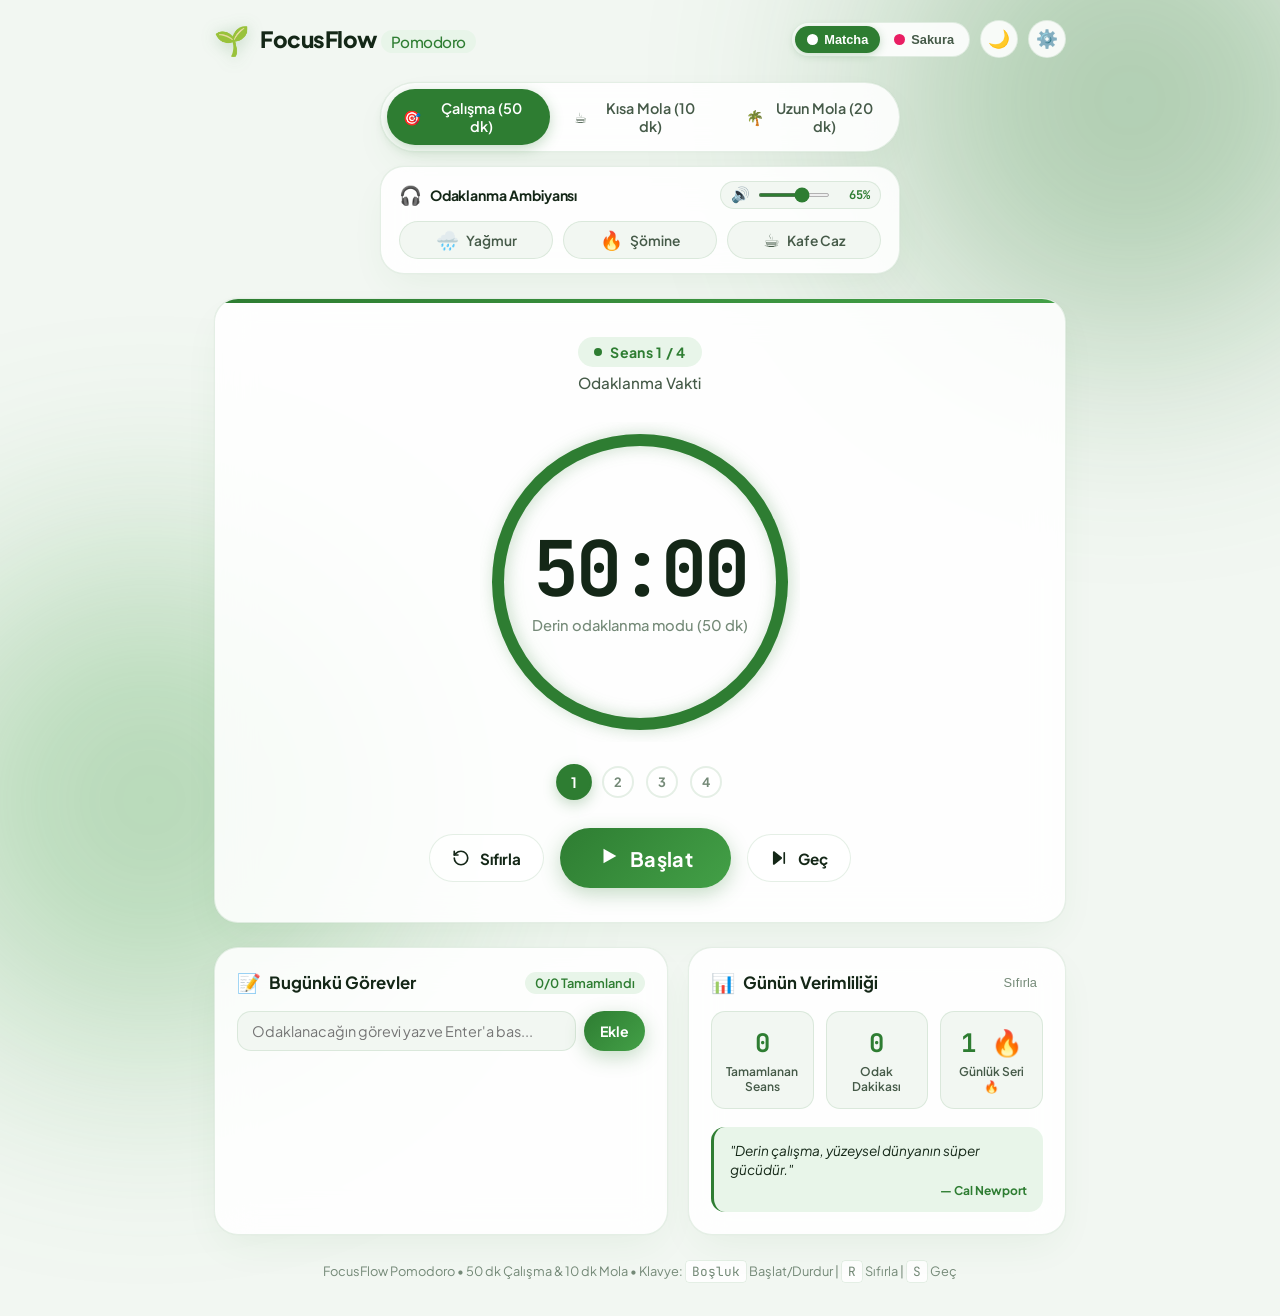
==== index.html @ 5efa418d "feat: Add Ambience Sound Dock with Rain, Fireplace, and Cafe Jazz tracks on homepage" ====
<!DOCTYPE html>
<html lang="tr" data-theme="green" data-mode="light">
<head>
  <meta charset="UTF-8">
  <meta name="viewport" content="width=device-width, initial-scale=1.0">
  <title>FocusFlow — 50/10 Pomodoro Timer | Yağmur Sesi & Estetik Sayacı</title>
  <meta name="description" content="FocusFlow: 50 dakika çalışma, 10 dakika mola. Yağmur sesi ambiyansı, seans kutlama animasyonu, matcha yeşili & sakura pembesi temaları ve gece modu ile ücretsiz estetik Pomodoro sayacı.">
  <meta name="keywords" content="focusflow, pomodoro timer, 50 10 pomodoro, estetik pomodoro, yağmur sesli pomodoro, ders çalışma sayacı, pomodoro sayacı">
  <meta name="author" content="FocusFlow">
  <meta name="robots" content="index, follow">
  <meta name="theme-color" content="#2e7d32">

  <!-- Open Graph / Facebook / WhatsApp -->
  <meta property="og:type" content="website">
  <meta property="og:title" content="FocusFlow — 50/10 Pomodoro Timer & Yağmur Sesi">
  <meta property="og:description" content="50 dk çalışma, 10 dk mola. Rahatlatıcı yağmur sesi, seans kutlama animasyonları ve şık matcha/sakura temaları ile derin odaklanma.">
  <meta property="og:site_name" content="FocusFlow Pomodoro">

  <!-- Twitter -->
  <meta name="twitter:card" content="summary_large_image">
  <meta name="twitter:title" content="FocusFlow — 50/10 Pomodoro Timer & Yağmur Sesi">
  <meta name="twitter:description" content="Ders çalışırken rahatlatan yağmur sesi ve kutlama animasyonlu 50/10 Pomodoro sayacı.">

  <!-- Structured Data (Schema.org) for Google -->
  <script type="application/ld+json">
  {
    "@context": "https://schema.org",
    "@type": "WebApplication",
    "name": "FocusFlow Pomodoro Timer",
    "applicationCategory": "ProductivityApplication",
    "operatingSystem": "All",
    "offers": {
      "@type": "Offer",
      "price": "0",
      "priceCurrency": "USD"
    },
    "description": "50/10 Pomodoro Timer with ambient rain sound, session completion celebration animation, task manager, and aesthetic themes."
  }
  </script>

  <link rel="manifest" href="manifest.json">
  <link rel="preconnect" href="https://fonts.googleapis.com">
  <link rel="preconnect" href="https://fonts.gstatic.com" crossorigin>
  <link href="https://fonts.googleapis.com/css2?family=Plus+Jakarta+Sans:wght@300;400;500;600;700;800&family=JetBrains+Mono:wght@500;700&display=swap" rel="stylesheet">
  <link rel="stylesheet" href="style.css">
  <link rel="icon" href="data:image/svg+xml,<svg xmlns=%22http://www.w3.org/2000/svg%22 viewBox=%220 0 100 100%22><text y=%22.9em%22 font-size=%2290%22>🌱</text></svg>">
</head>
<body>
  <!-- Canvas for Celebration & Confetti -->
  <canvas id="confetti-canvas"></canvas>

  <!-- Canvas for Ambience Effects (Rain, Fireplace Embers, Cafe Jazz) -->
  <canvas id="ambient-canvas"></canvas>

  <div class="app-wrapper">
    <!-- Header Navigation -->
    <header class="header">
      <div class="brand">
        <span class="brand-icon">🌱</span>
        <h1 class="brand-title">FocusFlow <span class="brand-sub">Pomodoro</span></h1>
      </div>

      <div class="header-actions">
        <!-- Color Palette Toggle: Green / Pink -->
        <div class="theme-palette-toggle" title="Renk Temasını Değiştir">
          <button id="theme-green-btn" class="palette-btn green-btn active" data-color="green" aria-label="Yeşil Matcha Teması">
            <span class="palette-swatch green-swatch"></span>
            <span class="palette-name">Matcha</span>
          </button>
          <button id="theme-pink-btn" class="palette-btn pink-btn" data-color="pink" aria-label="Pembe Sakura Teması">
            <span class="palette-swatch pink-swatch"></span>
            <span class="palette-name">Sakura</span>
          </button>
        </div>

        <!-- Dark / Light Mode Toggle -->
        <button id="dark-mode-btn" class="icon-btn theme-mode-btn" title="Gece / Gündüz Modu" aria-label="Gece Modunu Aç/Kapat">
          <span class="icon moon-icon">🌙</span>
          <span class="icon sun-icon">☀️</span>
        </button>

        <!-- Settings Button -->
        <button id="settings-open-btn" class="icon-btn" title="Ayarlar" aria-label="Ayarları Aç">
          <span class="icon">⚙️</span>
        </button>
      </div>
    </header>

    <!-- Main Container -->
    <main class="main-content">
      <!-- Mode Tabs (Focus / Short Break / Long Break) -->
      <nav class="mode-tabs" aria-label="Zamanlayıcı Modları">
        <button class="mode-tab active" data-mode="work">
          <span class="tab-icon">🎯</span>
          <span>Çalışma (50 dk)</span>
        </button>
        <button class="mode-tab" data-mode="shortBreak">
          <span class="tab-icon">☕</span>
          <span>Kısa Mola (10 dk)</span>
        </button>
        <button class="mode-tab" data-mode="longBreak">
          <span class="tab-icon">🌴</span>
          <span>Uzun Mola (20 dk)</span>
        </button>
      </nav>

      <!-- Ambient Sound Dock: Rain, Fireplace, Cafe Jazz -->
      <section class="ambience-dock glass-panel" aria-label="Arka Plan Ambiyans Sesleri">
        <div class="ambience-dock-top">
          <div class="ambience-dock-title">
            <span class="ambience-dock-icon">🎧</span>
            <span>Odaklanma Ambiyansı</span>
          </div>
          <div class="ambience-volume-wrapper" title="Ambiyans Ses Seviyesi">
            <button id="ambience-mute-btn" class="icon-btn-ghost" aria-label="Sesi Kapat / Aç" title="Sesi Aç/Kapat">
              <span id="ambience-vol-icon">🔊</span>
            </button>
            <input type="range" id="ambience-volume-slider" min="0" max="100" value="65" title="Ses Seviyesi">
            <span id="ambience-vol-label" class="vol-label">65%</span>
          </div>
        </div>

        <div class="ambience-chips">
          <button id="sound-rain-btn" class="ambience-chip" data-sound="rain" title="Yağmur Sesi Aç/Kapat">
            <span class="chip-icon">🌧️</span>
            <span class="chip-name">Yağmur</span>
            <span class="sound-wave"><span></span><span></span><span></span></span>
          </button>

          <button id="sound-fire-btn" class="ambience-chip" data-sound="fire" title="Şömine Ateşi Aç/Kapat">
            <span class="chip-icon">🔥</span>
            <span class="chip-name">Şömine</span>
            <span class="sound-wave"><span></span><span></span><span></span></span>
          </button>

          <button id="sound-jazz-btn" class="ambience-chip" data-sound="jazz" title="Kafe Caz Müziği Aç/Kapat">
            <span class="chip-icon">☕</span>
            <span class="chip-name">Kafe Caz</span>
            <span class="sound-wave"><span></span><span></span><span></span></span>
          </button>
        </div>
      </section>

      <!-- Center Card: Timer & Progress Ring -->
      <section class="timer-card glass-panel">
        <!-- Session Badge -->
        <div class="session-badge-container">
          <div class="session-indicator" id="session-indicator-badge">
            <span class="pulse-dot"></span>
            <span id="session-text">Seans 1 / 4</span>
          </div>
          <span class="mode-status-text" id="mode-status-label">Odaklanma Vakti</span>
        </div>

        <!-- Circular Progress Timer -->
        <div class="timer-display-container">
          <svg class="progress-ring" viewBox="0 0 320 320">
            <circle class="progress-ring-track" cx="160" cy="160" r="142" />
            <circle class="progress-ring-indicator" id="progress-indicator" cx="160" cy="160" r="142" />
          </svg>

          <div class="timer-inner-content">
            <div class="time-display" id="time-display">50:00</div>
            <div class="timer-subtext" id="timer-subtext">Derin odaklanma modu</div>
          </div>
        </div>

        <!-- Session Dots Tracker -->
        <div class="session-dots" id="session-dots-container" title="Seans İlerlemesi">
          <div class="dot active" data-index="1"><span>1</span></div>
          <div class="dot" data-index="2"><span>2</span></div>
          <div class="dot" data-index="3"><span>3</span></div>
          <div class="dot" data-index="4"><span>4</span></div>
        </div>

        <!-- Controls (Start, Pause, Reset, Skip) -->
        <div class="timer-controls">
          <button id="reset-btn" class="btn btn-secondary control-btn" title="Sıfırla (R)">
            <svg class="btn-svg" viewBox="0 0 24 24" fill="none" stroke="currentColor" stroke-width="2.2" stroke-linecap="round" stroke-linejoin="round">
              <path d="M3 12a9 9 0 1 0 9-9 9.75 9.75 0 0 0-6.74 2.74L3 8"/>
              <path d="M3 3v5h5"/>
            </svg>
            <span>Sıfırla</span>
          </button>

          <button id="start-pause-btn" class="btn btn-primary control-btn-main" title="Başlat / Durdur (Space)">
            <span class="play-icon">
              <svg class="btn-svg-play" viewBox="0 0 24 24" fill="currentColor">
                <polygon points="6 4 20 12 6 20 6 4"/>
              </svg>
            </span>
            <span class="pause-icon hidden">
              <svg class="btn-svg-pause" viewBox="0 0 24 24" fill="currentColor">
                <rect x="6" y="4" width="4" height="16" rx="1"/>
                <rect x="14" y="4" width="4" height="16" rx="1"/>
              </svg>
            </span>
            <span id="start-btn-label">Başlat</span>
          </button>

          <button id="skip-btn" class="btn btn-secondary control-btn" title="Sonraki Seansa Geç (S)">
            <svg class="btn-svg" viewBox="0 0 24 24" fill="none" stroke="currentColor" stroke-width="2.2" stroke-linecap="round" stroke-linejoin="round">
              <polygon points="5 4 15 12 5 20 5 4" fill="currentColor"/>
              <line x1="19" y1="5" x2="19" y2="19"/>
            </svg>
            <span>Geç</span>
          </button>
        </div>
      </section>

      <!-- Productivity Utilities Row -->
      <section class="utilities-grid">
        <!-- Quick Task Manager -->
        <div class="utility-card glass-panel tasks-card">
          <div class="utility-header">
            <div class="utility-title">
              <span class="utility-icon">📝</span>
              <h3>Bugünkü Görevler</h3>
            </div>
            <span class="task-stats" id="task-stats-label">0/0 Tamamlandı</span>
          </div>

          <form id="task-form" class="task-input-row">
            <input type="text" id="task-input" placeholder="Odaklanacağın görevi yaz ve Enter'a bas..." maxlength="60" required autocomplete="off">
            <button type="submit" class="btn btn-primary btn-sm" id="add-task-btn">Ekle</button>
          </form>

          <ul class="task-list" id="task-list">
            <!-- Dynamic task items -->
          </ul>
        </div>

        <!-- Focus Statistics & Motivation Card -->
        <div class="utility-card glass-panel stats-card">
          <div class="utility-header">
            <div class="utility-title">
              <span class="utility-icon">📊</span>
              <h3>Günün Verimliliği</h3>
            </div>
            <button id="reset-stats-btn" class="btn-text-subtle" title="İstatistikleri Sıfırla">Sıfırla</button>
          </div>

          <div class="stats-row">
            <div class="stat-box">
              <span class="stat-number" id="completed-sessions-count">0</span>
              <span class="stat-label">Tamamlanan Seans</span>
            </div>
            <div class="stat-box">
              <span class="stat-number" id="total-focus-minutes">0</span>
              <span class="stat-label">Odak Dakikası</span>
            </div>
            <div class="stat-box">
              <span class="stat-number" id="daily-streak">1</span>
              <span class="stat-label">Günlük Seri 🔥</span>
            </div>
          </div>

          <!-- Motivational Quote Banner -->
          <div class="quote-container">
            <p class="quote-text" id="quote-text">"Büyük hedeflere, tek bir 50 dakikalık odaklanmayla ulaşılır."</p>
            <span class="quote-author" id="quote-author">— Odaklanma Rehberi</span>
          </div>
        </div>
      </section>
    </main>

    <!-- Footer -->
    <footer class="footer">
      <div class="footer-content">
        <p>FocusFlow Pomodoro &bull; 50 dk Çalışma & 10 dk Mola &bull; Klavye: <code>Boşluk</code> Başlat/Durdur | <code>R</code> Sıfırla | <code>S</code> Geç</p>
      </div>
    </footer>
  </div>

  <!-- Advanced Celebration Overlay (Session Complete Modal) -->
  <div id="celebration-overlay" class="celebration-overlay hidden" role="dialog" aria-modal="true">
    <div class="celebration-backdrop"></div>
    <div class="celebration-card glass-panel">
      <!-- Glow effect behind card -->
      <div class="celebration-glow"></div>

      <div class="celebration-badge-anim">
        <div class="trophy-ring">
          <span class="trophy-icon">🏆</span>
        </div>
        <div class="sparkle sparkle-1">✨</div>
        <div class="sparkle sparkle-2">🌟</div>
        <div class="sparkle sparkle-3">💫</div>
      </div>

      <h2 class="celebration-title" id="celebration-title">🎉 Session 1 Complete!</h2>
      <p class="celebration-subtitle" id="celebration-subtitle">Harika bir odaklanma sergiledin. Şimdi 10 dakikalık hak ettiğin molanın tadını çıkar!</p>

      <!-- Break Progress Mini Widget inside Celebration -->
      <div class="break-preview-box">
        <div class="break-preview-header">
          <span>☕ Mola Durumu</span>
          <span class="break-time-badge" id="break-mini-timer">10:00</span>
        </div>
        <p class="break-tip">💡 İpucu: Ekrandan uzaklaş, su iç ve derin nefes al.</p>
      </div>

      <div class="celebration-actions">
        <button id="dismiss-celebration-btn" class="btn btn-primary celebration-btn">
          <span>Molaya Başla</span>
          <span class="btn-arrow">→</span>
        </button>
      </div>
    </div>
  </div>

  <!-- Settings Modal -->
  <div id="settings-modal" class="modal-overlay hidden" role="dialog" aria-modal="true">
    <div class="modal-card glass-panel">
      <div class="modal-header">
        <div class="modal-title">
          <span class="modal-icon">⚙️</span>
          <h2>Zamanlayıcı ve Ses Ayarları</h2>
        </div>
        <button id="settings-close-btn" class="icon-btn close-modal-btn" aria-label="Kapat">✕</button>
      </div>

      <div class="modal-body">
        <!-- Timer Durations Section -->
        <div class="settings-group">
          <h3>⏱️ Süreler (Dakika)</h3>
          <div class="settings-grid">
            <div class="setting-item">
              <label for="work-duration-input">Çalışma Süresi</label>
              <div class="input-stepper">
                <input type="number" id="work-duration-input" min="1" max="120" value="50">
                <span class="unit">dk</span>
              </div>
            </div>
            <div class="setting-item">
              <label for="short-break-input">Kısa Mola</label>
              <div class="input-stepper">
                <input type="number" id="short-break-input" min="1" max="60" value="10">
                <span class="unit">dk</span>
              </div>
            </div>
            <div class="setting-item">
              <label for="long-break-input">Uzun Mola</label>
              <div class="input-stepper">
                <input type="number" id="long-break-input" min="1" max="90" value="20">
                <span class="unit">dk</span>
              </div>
            </div>
            <div class="setting-item">
              <label for="cycle-count-input">Döngü Seans Sayısı</label>
              <div class="input-stepper">
                <input type="number" id="cycle-count-input" min="1" max="12" value="4">
                <span class="unit">seans</span>
              </div>
            </div>
          </div>
        </div>

        <!-- Sound & Ambience Section -->
        <div class="settings-group">
          <h3>🔔 Ses ve Bildirimler</h3>
          <div class="setting-row">
            <div>
              <span class="setting-label">Mola Başlangıç & Bitiş Sesleri</span>
              <p class="setting-desc">Molaya girerken ve mola biterken uyarı tonu çalar</p>
            </div>
            <label class="toggle-switch">
              <input type="checkbox" id="sound-alerts-toggle" checked>
              <span class="slider"></span>
            </label>
          </div>

          <div class="setting-row">
            <div>
              <span class="setting-label">Zil Tipi</span>
              <p class="setting-desc">Mola başlangıç ve bitiş zil tonu</p>
            </div>
            <select id="chime-tone-select" class="styled-select">
              <option value="bell">Kristal Çan (Huzurlu)</option>
              <option value="marimba">Modern Marimba</option>
              <option value="tibetan">Tibet Kasesi (Zen)</option>
              <option value="digital">Dijital Bip</option>
            </select>
          </div>

          <div class="setting-row">
            <div>
              <span class="setting-label">Zil Sesi Seviyesi</span>
              <p class="setting-desc">Uyarı zillerinin çalma şiddeti</p>
            </div>
            <div class="volume-slider-group">
              <input type="range" id="chime-volume" min="0" max="100" value="80">
              <button id="test-chime-btn" class="btn btn-secondary btn-xs">Test Et</button>
            </div>
          </div>

          <div class="setting-row">
            <div>
              <span class="setting-label">Arka Plan Ambiyans Sesleri</span>
              <p class="setting-desc">Yağmur, Şömine ve Kafe Caz seslerini ana sayfadaki ses çubuğundan doğrudan açabilirsiniz</p>
            </div>
            <span class="badge-subtle">🎧 Ana Sayfada</span>
          </div>

          <div class="setting-row">
            <div>
              <span class="setting-label">Masaüstü Bildirimleri</span>
              <p class="setting-desc">Sekme arka plandayken bildirim gönder</p>
            </div>
            <button id="request-notify-btn" class="btn btn-secondary btn-sm">Bildirimi Aç</button>
          </div>
        </div>

        <!-- Automation Section -->
        <div class="settings-group">
          <h3>⚡ Otomasyon</h3>
          <div class="setting-row">
            <div>
              <span class="setting-label">Molayı Otomatik Başlat</span>
              <p class="setting-desc">Çalışma bittiğinde molayı beklemeden başlat</p>
            </div>
            <label class="toggle-switch">
              <input type="checkbox" id="auto-break-toggle" checked>
              <span class="slider"></span>
            </label>
          </div>
          <div class="setting-row">
            <div>
              <span class="setting-label">Yeni Seansı Otomatik Başlat</span>
              <p class="setting-desc">Mola bittiğinde bir sonraki seansı başlat</p>
            </div>
            <label class="toggle-switch">
              <input type="checkbox" id="auto-focus-toggle">
              <span class="slider"></span>
            </label>
          </div>
        </div>
      </div>

      <div class="modal-footer">
        <button id="reset-settings-btn" class="btn btn-secondary">Varsayılana Dön</button>
        <button id="save-settings-btn" class="btn btn-primary">Kaydet & Kapat</button>
      </div>
    </div>
  </div>

  <!-- Scripts -->
  <script src="audio.js"></script>
  <script src="app.js"></script>
</body>
</html>
---- style.css ----
/* =====================================================================
   FocusFlow Pomodoro Timer - Modern CSS Styling
   Themes: Matcha Green & Sakura Pink | Light & Dark (Gece Modu)
===================================================================== */

:root {
  /* Typography */
  --font-sans: 'Plus Jakarta Sans', system-ui, -apple-system, sans-serif;
  --font-mono: 'JetBrains Mono', monospace;

  /* Transitions */
  --trans-fast: 0.18s ease;
  --trans-med: 0.3s cubic-bezier(0.16, 1, 0.3, 1);
  --trans-spring: 0.5s cubic-bezier(0.34, 1.56, 0.64, 1);

  /* Radius */
  --radius-sm: 8px;
  --radius-md: 14px;
  --radius-lg: 24px;
  --radius-full: 9999px;
}

/* ================= THEME: GREEN (MATCHA) ================= */
html[data-theme="green"][data-mode="light"] {
  --bg-page: #f2f7f2;
  --bg-card: rgba(255, 255, 255, 0.88);
  --bg-card-hover: rgba(255, 255, 255, 0.98);
  --border-card: rgba(46, 125, 50, 0.12);
  --shadow-card: 0 16px 40px -10px rgba(46, 125, 50, 0.08), 0 0 1px rgba(46, 125, 50, 0.15);

  --accent-primary: #2e7d32;
  --accent-secondary: #43a047;
  --accent-gradient: linear-gradient(135deg, #2e7d32 0%, #43a047 100%);
  --accent-subtle: #e8f5e9;
  --accent-glow: rgba(46, 125, 50, 0.28);
  --accent-track: rgba(46, 125, 50, 0.12);

  --text-primary: #142717;
  --text-secondary: #455a48;
  --text-muted: #758a78;

  --btn-text-on-accent: #ffffff;
  --panel-bg: rgba(255, 255, 255, 0.7);
}

html[data-theme="green"][data-mode="dark"] {
  --bg-page: #0c140e;
  --bg-card: rgba(18, 30, 21, 0.82);
  --bg-card-hover: rgba(23, 39, 27, 0.9);
  --border-card: rgba(76, 175, 80, 0.18);
  --shadow-card: 0 20px 48px -10px rgba(0, 0, 0, 0.5), 0 0 1px rgba(76, 175, 80, 0.2);

  --accent-primary: #4caf50;
  --accent-secondary: #81c784;
  --accent-gradient: linear-gradient(135deg, #4caf50 0%, #81c784 100%);
  --accent-subtle: rgba(76, 175, 80, 0.16);
  --accent-glow: rgba(76, 175, 80, 0.35);
  --accent-track: rgba(76, 175, 80, 0.15);

  --text-primary: #ecf6ed;
  --text-secondary: #a3c2a6;
  --text-muted: #6b856e;

  --btn-text-on-accent: #0c140e;
  --panel-bg: rgba(18, 30, 21, 0.75);
}

/* ================= THEME: PINK (SAKURA) ================= */
html[data-theme="pink"][data-mode="light"] {
  --bg-page: #fef4f6;
  --bg-card: rgba(255, 255, 255, 0.88);
  --bg-card-hover: rgba(255, 255, 255, 0.98);
  --border-card: rgba(233, 30, 99, 0.12);
  --shadow-card: 0 16px 40px -10px rgba(233, 30, 99, 0.08), 0 0 1px rgba(233, 30, 99, 0.15);

  --accent-primary: #e91e63;
  --accent-secondary: #f06292;
  --accent-gradient: linear-gradient(135deg, #e91e63 0%, #f06292 100%);
  --accent-subtle: #fce4ec;
  --accent-glow: rgba(233, 30, 99, 0.28);
  --accent-track: rgba(233, 30, 99, 0.12);

  --text-primary: #2d111b;
  --text-secondary: #654650;
  --text-muted: #91717b;

  --btn-text-on-accent: #ffffff;
  --panel-bg: rgba(255, 255, 255, 0.7);
}

html[data-theme="pink"][data-mode="dark"] {
  --bg-page: #140b10;
  --bg-card: rgba(30, 16, 23, 0.82);
  --bg-card-hover: rgba(39, 21, 30, 0.9);
  --border-card: rgba(240, 98, 146, 0.2);
  --shadow-card: 0 20px 48px -10px rgba(0, 0, 0, 0.5), 0 0 1px rgba(240, 98, 146, 0.2);

  --accent-primary: #f06292;
  --accent-secondary: #f48fb1;
  --accent-gradient: linear-gradient(135deg, #f06292 0%, #f48fb1 100%);
  --accent-subtle: rgba(240, 98, 146, 0.18);
  --accent-glow: rgba(240, 98, 146, 0.36);
  --accent-track: rgba(240, 98, 146, 0.15);

  --text-primary: #fbebf0;
  --text-secondary: #c9a7b3;
  --text-muted: #8c6e78;

  --btn-text-on-accent: #140b10;
  --panel-bg: rgba(30, 16, 23, 0.75);
}

/* ================= GLOBAL RESETS & BASE ================= */
* {
  box-sizing: border-box;
  margin: 0;
  padding: 0;
}

body {
  font-family: var(--font-sans);
  background-color: var(--bg-page);
  color: var(--text-primary);
  min-height: 100vh;
  display: flex;
  flex-direction: column;
  transition: background-color var(--trans-med), color var(--trans-med);
  position: relative;
  overflow-x: hidden;
  -webkit-font-smoothing: antialiased;
}

/* Background Atmosphere Blobs */
body::before,
body::after {
  content: '';
  position: fixed;
  width: 500px;
  height: 500px;
  border-radius: 50%;
  filter: blur(120px);
  opacity: 0.35;
  pointer-events: none;
  z-index: 0;
  transition: all 0.6s ease;
}

body::before {
  top: -150px;
  right: -100px;
  background: var(--accent-primary);
}

body::after {
  bottom: -150px;
  left: -100px;
  background: var(--accent-secondary);
}

/* Background Canvases */
#confetti-canvas,
#rain-canvas,
#ambient-canvas {
  position: fixed;
  top: 0;
  left: 0;
  width: 100vw;
  height: 100vh;
  pointer-events: none;
  z-index: 50;
}

#rain-canvas,
#ambient-canvas {
  z-index: 1;
  opacity: 0;
  transition: opacity 0.6s ease;
}

#rain-canvas.active,
#ambient-canvas.active {
  opacity: 0.75;
}

/* ================= LAYOUT CONTAINER ================= */
.app-wrapper {
  position: relative;
  z-index: 2;
  width: 100%;
  max-width: 900px;
  margin: 0 auto;
  padding: 20px 24px 36px;
  display: flex;
  flex-direction: column;
  min-height: 100vh;
}

/* ================= HEADER ================= */
.header {
  display: flex;
  align-items: center;
  justify-content: space-between;
  padding-bottom: 24px;
  gap: 16px;
  flex-wrap: wrap;
}

.brand {
  display: flex;
  align-items: center;
  gap: 10px;
}

.brand-icon {
  font-size: 1.8rem;
  filter: drop-shadow(0 2px 8px var(--accent-glow));
}

.brand-title {
  font-size: 1.4rem;
  font-weight: 800;
  letter-spacing: -0.02em;
  color: var(--text-primary);
}

.brand-sub {
  font-weight: 500;
  font-size: 0.95rem;
  color: var(--accent-primary);
  background: var(--accent-subtle);
  padding: 2px 10px;
  border-radius: var(--radius-full);
}

.header-actions {
  display: flex;
  align-items: center;
  gap: 10px;
}

/* ================= AMBIENCE DOCK (RAIN, FIREPLACE, CAFE JAZZ) ================= */
.ambience-dock {
  max-width: 520px;
  margin: -10px auto 0;
  width: 100%;
  padding: 14px 18px;
  display: flex;
  flex-direction: column;
  gap: 12px;
  border-radius: var(--radius-md);
  box-shadow: var(--shadow-card);
  backdrop-filter: blur(14px);
  -webkit-backdrop-filter: blur(14px);
  background: var(--bg-card);
  border: 1px solid var(--border-card);
  transition: all var(--trans-med);
}

.ambience-dock-top {
  display: flex;
  align-items: center;
  justify-content: space-between;
  gap: 12px;
}

.ambience-dock-title {
  display: flex;
  align-items: center;
  gap: 8px;
  font-size: 0.88rem;
  font-weight: 700;
  color: var(--text-primary);
  letter-spacing: -0.01em;
}

.ambience-dock-icon {
  font-size: 1.15rem;
}

.ambience-volume-wrapper {
  display: flex;
  align-items: center;
  gap: 8px;
  background: var(--bg-page);
  padding: 4px 10px;
  border-radius: var(--radius-full);
  border: 1px solid var(--border-card);
}

.icon-btn-ghost {
  background: transparent;
  border: none;
  cursor: pointer;
  display: inline-flex;
  align-items: center;
  justify-content: center;
  font-size: 0.95rem;
  padding: 0;
  color: var(--text-primary);
  transition: transform var(--trans-fast);
}

.icon-btn-ghost:hover {
  transform: scale(1.15);
}

.ambience-volume-wrapper input[type="range"] {
  width: 72px;
  height: 4px;
  accent-color: var(--accent-primary);
  cursor: pointer;
}

.vol-label {
  font-family: var(--font-mono);
  font-size: 0.75rem;
  font-weight: 700;
  color: var(--accent-primary);
  min-width: 32px;
  text-align: right;
}

.ambience-chips {
  display: grid;
  grid-template-columns: repeat(3, 1fr);
  gap: 10px;
}

.ambience-chip {
  display: flex;
  align-items: center;
  justify-content: center;
  gap: 7px;
  padding: 9px 12px;
  border-radius: var(--radius-full);
  background: var(--bg-page);
  border: 1px solid var(--border-card);
  color: var(--text-secondary);
  font-family: var(--font-sans);
  font-size: 0.86rem;
  font-weight: 600;
  cursor: pointer;
  transition: all var(--trans-fast);
  user-select: none;
  position: relative;
  overflow: hidden;
}

.ambience-chip:hover {
  border-color: var(--accent-primary);
  color: var(--text-primary);
  transform: translateY(-1px);
}

.ambience-chip:active {
  transform: scale(0.97);
}

.chip-icon {
  font-size: 1.15rem;
  line-height: 1;
}

.chip-name {
  font-weight: 600;
}

/* Specific Active State Tints */
.ambience-chip.active {
  background: var(--accent-gradient);
  color: var(--btn-text-on-accent);
  border-color: transparent;
  box-shadow: 0 4px 14px var(--accent-glow);
  transform: translateY(-1px);
}

/* Fireplace active warm orange-red glow */
.ambience-chip[data-sound="fire"].active {
  background: linear-gradient(135deg, #e65100 0%, #ff6f00 100%);
  color: #ffffff;
  box-shadow: 0 4px 16px rgba(230, 81, 0, 0.42);
}

/* Cafe Jazz active warm coffee mocha glow */
.ambience-chip[data-sound="jazz"].active {
  background: linear-gradient(135deg, #4e342e 0%, #795548 100%);
  color: #ffffff;
  box-shadow: 0 4px 16px rgba(121, 85, 72, 0.42);
}

/* Animated Equalizer Waveform */
.sound-wave {
  display: none;
  align-items: flex-end;
  gap: 2px;
  height: 12px;
}

.ambience-chip.active .sound-wave {
  display: inline-flex;
}

.sound-wave span {
  width: 2.5px;
  background-color: currentColor;
  border-radius: 1px;
  animation: sound-wave-bounce 0.85s ease-in-out infinite alternate;
}

.sound-wave span:nth-child(1) { height: 5px; animation-delay: 0.1s; }
.sound-wave span:nth-child(2) { height: 12px; animation-delay: 0.3s; }
.sound-wave span:nth-child(3) { height: 7px; animation-delay: 0.2s; }

@keyframes sound-wave-bounce {
  0% { height: 3px; }
  100% { height: 12px; }
}

.badge-subtle {
  display: inline-flex;
  align-items: center;
  gap: 4px;
  font-size: 0.78rem;
  font-weight: 700;
  color: var(--accent-primary);
  background: var(--accent-subtle);
  padding: 4px 10px;
  border-radius: var(--radius-full);
}

/* Theme Palette Switcher (Green vs Pink) */
.theme-palette-toggle {
  display: flex;
  background: var(--bg-card);
  border: 1px solid var(--border-card);
  border-radius: var(--radius-full);
  padding: 3px;
  gap: 2px;
  backdrop-filter: blur(12px);
}

.palette-btn {
  display: flex;
  align-items: center;
  gap: 6px;
  border: none;
  background: transparent;
  padding: 6px 12px;
  border-radius: var(--radius-full);
  font-size: 0.8rem;
  font-weight: 600;
  cursor: pointer;
  color: var(--text-secondary);
  transition: all var(--trans-fast);
}

.palette-swatch {
  width: 11px;
  height: 11px;
  border-radius: 50%;
  display: inline-block;
}

.green-swatch { background: #2e7d32; }
.pink-swatch { background: #e91e63; }

.palette-btn.active {
  background: var(--accent-primary);
  color: var(--btn-text-on-accent);
  box-shadow: 0 2px 8px var(--accent-glow);
}

.palette-btn.active .palette-swatch {
  background: #ffffff;
}

/* Icon Buttons */
.icon-btn {
  display: inline-flex;
  align-items: center;
  justify-content: center;
  background: var(--bg-card);
  border: 1px solid var(--border-card);
  border-radius: var(--radius-full);
  width: 38px;
  height: 38px;
  cursor: pointer;
  color: var(--text-primary);
  font-size: 1.1rem;
  transition: all var(--trans-fast);
  backdrop-filter: blur(12px);
}

.icon-btn:hover {
  background: var(--bg-card-hover);
  border-color: var(--accent-primary);
  transform: translateY(-1px);
  box-shadow: 0 4px 12px var(--accent-glow);
}

.icon-btn:active {
  transform: scale(0.96);
}

.theme-mode-btn .sun-icon { display: none; }
.theme-mode-btn .moon-icon { display: inline-block; }

html[data-mode="dark"] .theme-mode-btn .sun-icon { display: inline-block; }
html[data-mode="dark"] .theme-mode-btn .moon-icon { display: none; }

/* ================= MAIN CONTENT ================= */
.main-content {
  flex: 1;
  display: flex;
  flex-direction: column;
  gap: 24px;
}

/* Mode Tabs */
.mode-tabs {
  display: flex;
  justify-content: center;
  gap: 8px;
  background: var(--bg-card);
  padding: 6px;
  border-radius: var(--radius-full);
  border: 1px solid var(--border-card);
  max-width: 520px;
  margin: 0 auto;
  width: 100%;
  backdrop-filter: blur(14px);
  box-shadow: var(--shadow-card);
}

.mode-tab {
  flex: 1;
  display: flex;
  align-items: center;
  justify-content: center;
  gap: 8px;
  padding: 10px 16px;
  border: none;
  background: transparent;
  color: var(--text-secondary);
  font-family: var(--font-sans);
  font-size: 0.9rem;
  font-weight: 600;
  border-radius: var(--radius-full);
  cursor: pointer;
  transition: all var(--trans-fast);
}

.mode-tab:hover {
  color: var(--text-primary);
}

.mode-tab.active {
  background: var(--accent-primary);
  color: var(--btn-text-on-accent);
  box-shadow: 0 4px 14px var(--accent-glow);
}

/* Glass Panels */
.glass-panel {
  background: var(--bg-card);
  border: 1px solid var(--border-card);
  box-shadow: var(--shadow-card);
  backdrop-filter: blur(18px);
  -webkit-backdrop-filter: blur(18px);
  border-radius: var(--radius-lg);
  transition: border-color var(--trans-med), background var(--trans-med);
}

/* ================= TIMER CARD ================= */
.timer-card {
  padding: 38px 24px 34px;
  display: flex;
  flex-direction: column;
  align-items: center;
  text-align: center;
  position: relative;
  overflow: hidden;
}

.timer-card::before {
  content: '';
  position: absolute;
  top: 0;
  left: 0;
  right: 0;
  height: 4px;
  background: var(--accent-gradient);
}

/* Session Indicator Badge */
.session-badge-container {
  display: flex;
  flex-direction: column;
  align-items: center;
  gap: 6px;
  margin-bottom: 20px;
}

.session-indicator {
  display: inline-flex;
  align-items: center;
  gap: 8px;
  background: var(--accent-subtle);
  color: var(--accent-primary);
  font-weight: 700;
  font-size: 0.88rem;
  padding: 6px 16px;
  border-radius: var(--radius-full);
  letter-spacing: 0.02em;
}

.pulse-dot {
  width: 8px;
  height: 8px;
  border-radius: 50%;
  background: var(--accent-primary);
  display: inline-block;
  box-shadow: 0 0 0 0 var(--accent-glow);
  animation: pulse-ring 2s infinite cubic-bezier(0.45, 0, 0.55, 1);
}

@keyframes pulse-ring {
  0% { transform: scale(0.95); box-shadow: 0 0 0 0 var(--accent-glow); }
  70% { transform: scale(1); box-shadow: 0 0 0 8px transparent; }
  100% { transform: scale(0.95); box-shadow: 0 0 0 0 transparent; }
}

.mode-status-text {
  font-size: 0.95rem;
  font-weight: 500;
  color: var(--text-secondary);
}

/* Circular Timer Display */
.timer-display-container {
  position: relative;
  width: 320px;
  height: 320px;
  display: flex;
  align-items: center;
  justify-content: center;
  margin: 10px 0 24px;
}

.progress-ring {
  position: absolute;
  top: 0;
  left: 0;
  width: 100%;
  height: 100%;
  transform: rotate(-90deg);
}

.progress-ring-track {
  fill: none;
  stroke: var(--accent-track);
  stroke-width: 12px;
}

.progress-ring-indicator {
  fill: none;
  stroke: var(--accent-primary);
  stroke-width: 12px;
  stroke-linecap: round;
  stroke-dasharray: 892; /* 2 * PI * 142 */
  stroke-dashoffset: 0;
  transition: stroke-dashoffset 0.6s cubic-bezier(0.4, 0, 0.2, 1), stroke var(--trans-med);
  filter: drop-shadow(0 2px 8px var(--accent-glow));
}

.timer-inner-content {
  position: relative;
  z-index: 2;
  display: flex;
  flex-direction: column;
  align-items: center;
}

.time-display {
  font-family: var(--font-mono);
  font-size: 4.8rem;
  font-weight: 700;
  line-height: 1;
  letter-spacing: -0.04em;
  color: var(--text-primary);
  user-select: none;
  font-variant-numeric: tabular-nums;
  margin-bottom: 8px;
}

.timer-subtext {
  font-size: 0.92rem;
  color: var(--text-muted);
  font-weight: 500;
}

/* Session Dots Tracker */
.session-dots {
  display: flex;
  gap: 12px;
  margin-bottom: 30px;
}

.session-dots .dot {
  width: 32px;
  height: 32px;
  border-radius: 50%;
  border: 2px solid var(--accent-track);
  display: flex;
  align-items: center;
  justify-content: center;
  font-size: 0.8rem;
  font-weight: 700;
  color: var(--text-muted);
  transition: all var(--trans-med);
  background: var(--bg-card);
}

.session-dots .dot.completed {
  background: var(--accent-subtle);
  border-color: var(--accent-primary);
  color: var(--accent-primary);
}

.session-dots .dot.active {
  background: var(--accent-primary);
  border-color: var(--accent-primary);
  color: var(--btn-text-on-accent);
  box-shadow: 0 4px 12px var(--accent-glow);
  transform: scale(1.12);
}

/* Timer Control Buttons */
.timer-controls {
  display: flex;
  align-items: center;
  justify-content: center;
  gap: 16px;
  width: 100%;
}

.btn {
  font-family: var(--font-sans);
  font-weight: 700;
  border: none;
  border-radius: var(--radius-full);
  cursor: pointer;
  display: inline-flex;
  align-items: center;
  justify-content: center;
  gap: 10px;
  transition: all var(--trans-fast);
  text-decoration: none;
}

.btn:active {
  transform: scale(0.96);
}

.btn-primary {
  background: var(--accent-gradient);
  color: var(--btn-text-on-accent);
  box-shadow: 0 6px 20px var(--accent-glow);
}

.btn-primary:hover {
  filter: brightness(1.08);
  transform: translateY(-2px);
  box-shadow: 0 8px 24px var(--accent-glow);
}

.btn-secondary {
  background: var(--panel-bg);
  color: var(--text-primary);
  border: 1px solid var(--border-card);
}

.btn-secondary:hover {
  background: var(--bg-card-hover);
  border-color: var(--accent-primary);
  transform: translateY(-2px);
}

.control-btn {
  height: 48px;
  padding: 0 22px;
  font-size: 0.95rem;
}

.control-btn-main {
  height: 60px;
  padding: 0 38px;
  font-size: 1.25rem;
  letter-spacing: 0.02em;
}

.btn-svg {
  width: 18px;
  height: 18px;
}

.btn-svg-play,
.btn-svg-pause {
  width: 22px;
  height: 22px;
}

.hidden {
  display: none !important;
}

/* ================= PRODUCTIVITY UTILITIES ================= */
.utilities-grid {
  display: grid;
  grid-template-columns: 1.2fr 1fr;
  gap: 20px;
}

.utility-card {
  padding: 22px;
  display: flex;
  flex-direction: column;
}

.utility-header {
  display: flex;
  align-items: center;
  justify-content: space-between;
  margin-bottom: 16px;
}

.utility-title {
  display: flex;
  align-items: center;
  gap: 8px;
}

.utility-title h3 {
  font-size: 1.05rem;
  font-weight: 700;
  color: var(--text-primary);
}

.utility-icon {
  font-size: 1.2rem;
}

.task-stats {
  font-size: 0.8rem;
  font-weight: 600;
  background: var(--accent-subtle);
  color: var(--accent-primary);
  padding: 3px 10px;
  border-radius: var(--radius-full);
}

/* Task Manager Form */
.task-input-row {
  display: flex;
  gap: 8px;
  margin-bottom: 14px;
}

.task-input-row input {
  flex: 1;
  background: var(--bg-page);
  border: 1px solid var(--border-card);
  padding: 10px 14px;
  border-radius: var(--radius-md);
  color: var(--text-primary);
  font-family: var(--font-sans);
  font-size: 0.9rem;
  transition: border-color var(--trans-fast);
}

.task-input-row input:focus {
  outline: none;
  border-color: var(--accent-primary);
  box-shadow: 0 0 0 3px var(--accent-glow);
}

.btn-sm {
  padding: 8px 16px;
  font-size: 0.88rem;
}

.task-list {
  list-style: none;
  display: flex;
  flex-direction: column;
  gap: 8px;
  max-height: 220px;
  overflow-y: auto;
  padding-right: 4px;
}

.task-item {
  display: flex;
  align-items: center;
  justify-content: space-between;
  padding: 10px 14px;
  background: var(--bg-page);
  border: 1px solid var(--border-card);
  border-radius: var(--radius-md);
  transition: all var(--trans-fast);
}

.task-item:hover {
  border-color: var(--accent-primary);
}

.task-left {
  display: flex;
  align-items: center;
  gap: 10px;
  flex: 1;
  overflow: hidden;
}

.task-checkbox {
  appearance: none;
  width: 18px;
  height: 18px;
  border-radius: 4px;
  border: 2px solid var(--text-muted);
  cursor: pointer;
  display: flex;
  align-items: center;
  justify-content: center;
  transition: all var(--trans-fast);
  flex-shrink: 0;
}

.task-checkbox:checked {
  background: var(--accent-primary);
  border-color: var(--accent-primary);
}

.task-checkbox:checked::after {
  content: '✓';
  color: #fff;
  font-size: 12px;
  font-weight: 800;
}

.task-text {
  font-size: 0.9rem;
  color: var(--text-primary);
  white-space: nowrap;
  overflow: hidden;
  text-overflow: ellipsis;
}

.task-item.completed .task-text {
  text-decoration: line-through;
  color: var(--text-muted);
}

.task-delete-btn {
  background: transparent;
  border: none;
  color: var(--text-muted);
  cursor: pointer;
  padding: 4px;
  font-size: 0.9rem;
  border-radius: 4px;
  transition: color var(--trans-fast);
}

.task-delete-btn:hover {
  color: #e53935;
}

/* Stats Card */
.btn-text-subtle {
  background: transparent;
  border: none;
  color: var(--text-muted);
  font-size: 0.8rem;
  cursor: pointer;
  padding: 2px 6px;
  border-radius: 4px;
  transition: color var(--trans-fast);
}

.btn-text-subtle:hover {
  color: var(--text-primary);
  text-decoration: underline;
}

.stats-row {
  display: grid;
  grid-template-columns: repeat(3, 1fr);
  gap: 12px;
  margin-bottom: 18px;
}

.stat-box {
  background: var(--bg-page);
  border: 1px solid var(--border-card);
  padding: 14px 10px;
  border-radius: var(--radius-md);
  text-align: center;
  display: flex;
  flex-direction: column;
  gap: 4px;
}

.stat-number {
  font-family: var(--font-mono);
  font-size: 1.6rem;
  font-weight: 700;
  color: var(--accent-primary);
}

.stat-label {
  font-size: 0.75rem;
  font-weight: 600;
  color: var(--text-secondary);
}

.quote-container {
  margin-top: auto;
  background: var(--accent-subtle);
  padding: 14px 16px;
  border-radius: var(--radius-md);
  border-left: 3px solid var(--accent-primary);
}

.quote-text {
  font-size: 0.85rem;
  font-style: italic;
  color: var(--text-primary);
  line-height: 1.4;
  margin-bottom: 4px;
}

.quote-author {
  font-size: 0.75rem;
  font-weight: 700;
  color: var(--accent-primary);
  display: block;
  text-align: right;
}

/* ================= FOOTER ================= */
.footer {
  margin-top: 28px;
  text-align: center;
  font-size: 0.8rem;
  color: var(--text-muted);
}

.footer code {
  background: var(--bg-card);
  padding: 2px 6px;
  border-radius: 4px;
  font-family: var(--font-mono);
  border: 1px solid var(--border-card);
}

/* ================= CELEBRATION MODAL (SESSION COMPLETE) ================= */
.celebration-overlay {
  position: fixed;
  inset: 0;
  display: flex;
  align-items: center;
  justify-content: center;
  z-index: 100;
  padding: 20px;
  opacity: 1;
  transition: opacity 0.4s ease, visibility 0.4s;
}

.celebration-overlay.hidden {
  opacity: 0;
  visibility: hidden;
  pointer-events: none;
}

.celebration-backdrop {
  position: absolute;
  inset: 0;
  background: rgba(0, 0, 0, 0.45);
  backdrop-filter: blur(8px);
}

.celebration-card {
  position: relative;
  width: 100%;
  max-width: 480px;
  padding: 40px 32px 32px;
  text-align: center;
  background: var(--bg-card);
  border: 1.5px solid var(--accent-primary);
  border-radius: 28px;
  box-shadow: 0 25px 60px -15px var(--accent-glow), 0 0 40px rgba(0,0,0,0.3);
  transform: scale(1) translateY(0);
  transition: transform var(--trans-spring);
  animation: celebration-pop 0.6s cubic-bezier(0.34, 1.56, 0.64, 1);
}

@keyframes celebration-pop {
  0% { transform: scale(0.7) translateY(40px); opacity: 0; }
  100% { transform: scale(1) translateY(0); opacity: 1; }
}

.celebration-glow {
  position: absolute;
  top: 50%;
  left: 50%;
  transform: translate(-50%, -50%);
  width: 250px;
  height: 250px;
  background: var(--accent-gradient);
  filter: blur(80px);
  opacity: 0.35;
  border-radius: 50%;
  pointer-events: none;
}

/* Trophy Badge with Rotating Rings */
.celebration-badge-anim {
  position: relative;
  width: 90px;
  height: 90px;
  margin: 0 auto 20px;
  display: flex;
  align-items: center;
  justify-content: center;
}

.trophy-ring {
  width: 100%;
  height: 100%;
  border-radius: 50%;
  background: var(--accent-gradient);
  display: flex;
  align-items: center;
  justify-content: center;
  box-shadow: 0 10px 25px var(--accent-glow);
  animation: trophy-bounce 2.2s infinite ease-in-out;
}

.trophy-icon {
  font-size: 2.8rem;
  filter: drop-shadow(0 4px 6px rgba(0,0,0,0.2));
}

@keyframes trophy-bounce {
  0%, 100% { transform: translateY(0) scale(1); }
  50% { transform: translateY(-8px) scale(1.05); }
}

.sparkle {
  position: absolute;
  font-size: 1.4rem;
  animation: sparkle-float 2.5s infinite ease-in-out;
}

.sparkle-1 { top: -6px; right: 0; animation-delay: 0.2s; }
.sparkle-2 { bottom: 0; left: -6px; animation-delay: 0.7s; }
.sparkle-3 { top: 30%; right: -18px; animation-delay: 1.2s; }

@keyframes sparkle-float {
  0%, 100% { transform: scale(0.8) rotate(0deg); opacity: 0.7; }
  50% { transform: scale(1.2) rotate(20deg); opacity: 1; }
}

.celebration-title {
  font-size: 1.6rem;
  font-weight: 800;
  letter-spacing: -0.02em;
  color: var(--text-primary);
  margin-bottom: 10px;
}

.celebration-subtitle {
  font-size: 0.95rem;
  color: var(--text-secondary);
  line-height: 1.5;
  margin-bottom: 24px;
}

.break-preview-box {
  background: var(--bg-page);
  border: 1px solid var(--border-card);
  padding: 14px 18px;
  border-radius: var(--radius-md);
  margin-bottom: 24px;
  text-align: left;
}

.break-preview-header {
  display: flex;
  justify-content: space-between;
  align-items: center;
  font-weight: 700;
  font-size: 0.9rem;
  margin-bottom: 6px;
}

.break-time-badge {
  font-family: var(--font-mono);
  background: var(--accent-primary);
  color: var(--btn-text-on-accent);
  padding: 2px 10px;
  border-radius: var(--radius-full);
  font-size: 0.85rem;
}

.break-tip {
  font-size: 0.8rem;
  color: var(--text-muted);
}

.celebration-btn {
  width: 100%;
  height: 52px;
  font-size: 1.05rem;
  letter-spacing: 0.02em;
}

.btn-arrow {
  font-size: 1.2rem;
  transition: transform var(--trans-fast);
}

.celebration-btn:hover .btn-arrow {
  transform: translateX(4px);
}

/* ================= SETTINGS MODAL ================= */
.modal-overlay {
  position: fixed;
  inset: 0;
  background: rgba(0, 0, 0, 0.65);
  backdrop-filter: blur(10px);
  -webkit-backdrop-filter: blur(10px);
  z-index: 200;
  display: flex;
  align-items: center;
  justify-content: center;
  padding: 16px;
  touch-action: manipulation;
}

.modal-overlay.hidden {
  display: none !important;
}

.modal-card {
  width: 100%;
  max-width: 520px;
  max-height: 90vh;
  display: flex;
  flex-direction: column;
  overflow: hidden;
  animation: modal-enter 0.28s ease-out;
  border-radius: var(--radius-lg);
  position: relative;
  z-index: 201;
}

@keyframes modal-enter {
  0% { transform: scale(0.95); opacity: 0; }
  100% { transform: scale(1); opacity: 1; }
}

.modal-header {
  padding: 20px 24px;
  display: flex;
  align-items: center;
  justify-content: space-between;
  border-bottom: 1px solid var(--border-card);
}

.modal-title {
  display: flex;
  align-items: center;
  gap: 10px;
}

.modal-title h2 {
  font-size: 1.2rem;
  font-weight: 700;
}

.close-modal-btn {
  font-size: 1.2rem;
}

.modal-body {
  padding: 24px;
  overflow-y: auto;
  display: flex;
  flex-direction: column;
  gap: 24px;
}

.settings-group {
  display: flex;
  flex-direction: column;
  gap: 14px;
}

.settings-group h3 {
  font-size: 0.95rem;
  font-weight: 700;
  color: var(--accent-primary);
  text-transform: uppercase;
  letter-spacing: 0.05em;
}

.settings-grid {
  display: grid;
  grid-template-columns: repeat(2, 1fr);
  gap: 12px;
}

.setting-item {
  display: flex;
  flex-direction: column;
  gap: 6px;
}

.setting-item label {
  font-size: 0.82rem;
  font-weight: 600;
  color: var(--text-secondary);
}

.input-stepper {
  display: flex;
  align-items: center;
  background: var(--bg-page);
  border: 1px solid var(--border-card);
  border-radius: var(--radius-sm);
  padding: 6px 10px;
}

.input-stepper input {
  width: 100%;
  border: none;
  background: transparent;
  font-family: var(--font-mono);
  font-size: 1rem;
  font-weight: 700;
  color: var(--text-primary);
}

.input-stepper input:focus {
  outline: none;
}

.input-stepper .unit {
  font-size: 0.78rem;
  font-weight: 600;
  color: var(--text-muted);
}

.setting-row {
  display: flex;
  align-items: center;
  justify-content: space-between;
  gap: 16px;
  padding: 10px 0;
  border-bottom: 1px solid var(--border-card);
}

.setting-row:last-child {
  border-bottom: none;
}

.setting-label {
  font-size: 0.9rem;
  font-weight: 600;
  color: var(--text-primary);
}

.setting-desc {
  font-size: 0.78rem;
  color: var(--text-muted);
  margin-top: 2px;
}

/* Styled Select */
.styled-select {
  background: var(--bg-page);
  border: 1px solid var(--border-card);
  color: var(--text-primary);
  font-family: var(--font-sans);
  font-size: 0.85rem;
  padding: 6px 12px;
  border-radius: var(--radius-sm);
  cursor: pointer;
}

.volume-slider-group {
  display: flex;
  align-items: center;
  gap: 10px;
}

.volume-slider-group input[type="range"] {
  width: 90px;
  accent-color: var(--accent-primary);
}

.btn-xs {
  padding: 4px 10px;
  font-size: 0.75rem;
}

/* Switch Toggle */
.toggle-switch {
  position: relative;
  display: inline-block;
  width: 44px;
  height: 24px;
  flex-shrink: 0;
}

.toggle-switch input {
  opacity: 0;
  width: 0;
  height: 0;
}

.slider {
  position: absolute;
  cursor: pointer;
  inset: 0;
  background-color: var(--accent-track);
  transition: 0.3s;
  border-radius: 24px;
}

.slider:before {
  position: absolute;
  content: "";
  height: 18px;
  width: 18px;
  left: 3px;
  bottom: 3px;
  background-color: white;
  transition: 0.3s;
  border-radius: 50%;
  box-shadow: 0 1px 3px rgba(0,0,0,0.3);
}

input:checked + .slider {
  background-color: var(--accent-primary);
}

input:checked + .slider:before {
  transform: translateX(20px);
}

.modal-footer {
  padding: 16px 24px;
  display: flex;
  justify-content: flex-end;
  gap: 12px;
  border-top: 1px solid var(--border-card);
}

/* ================= RESPONSIVE DESIGN ================= */
@media (max-width: 768px) {
  .app-wrapper {
    padding: 16px 14px 28px;
  }

  .header {
    flex-direction: column;
    align-items: stretch;
    gap: 14px;
  }

  .header-actions {
    justify-content: space-between;
    width: 100%;
  }

  .header-actions {
    justify-content: center;
    flex-wrap: wrap;
    gap: 8px;
    width: 100%;
  }

  .icon-btn {
    width: 40px;
    height: 40px;
    -webkit-tap-highlight-color: transparent;
  }

  .modal-overlay {
    padding: 12px;
  }

  .modal-card {
    max-height: 92vh;
    border-radius: 18px;
  }

  .modal-body {
    padding: 16px;
    gap: 18px;
    -webkit-overflow-scrolling: touch;
  }

  .settings-grid {
    grid-template-columns: 1fr;
    gap: 10px;
  }

  .modal-header {
    padding: 14px 18px;
  }

  .modal-footer {
    padding: 12px 18px;
  }

  .ambience-dock {
    padding: 12px 14px;
    margin: -6px auto 0;
  }

  .ambience-chips {
    gap: 8px;
  }

  .ambience-chip {
    padding: 8px 6px;
    font-size: 0.8rem;
    gap: 5px;
  }

  .chip-icon {
    font-size: 1rem;
  }

  .sound-wave {
    height: 10px;
    gap: 1.5px;
  }

  .sound-wave span {
    width: 2px;
  }

  .timer-card {
    padding: 28px 14px 24px;
  }

  .timer-display-container {
    width: 270px;
    height: 270px;
  }

  .time-display {
    font-size: 3.8rem;
  }

  .utilities-grid {
    grid-template-columns: 1fr;
  }

  .control-btn-main {
    padding: 0 28px;
    font-size: 1.1rem;
  }
}

@media (max-width: 420px) {
  .ambience-dock-top {
    flex-direction: column;
    align-items: flex-start;
    gap: 8px;
  }

  .ambience-volume-wrapper {
    width: 100%;
    justify-content: space-between;
  }

  .ambience-volume-wrapper input[type="range"] {
    flex: 1;
  }
}
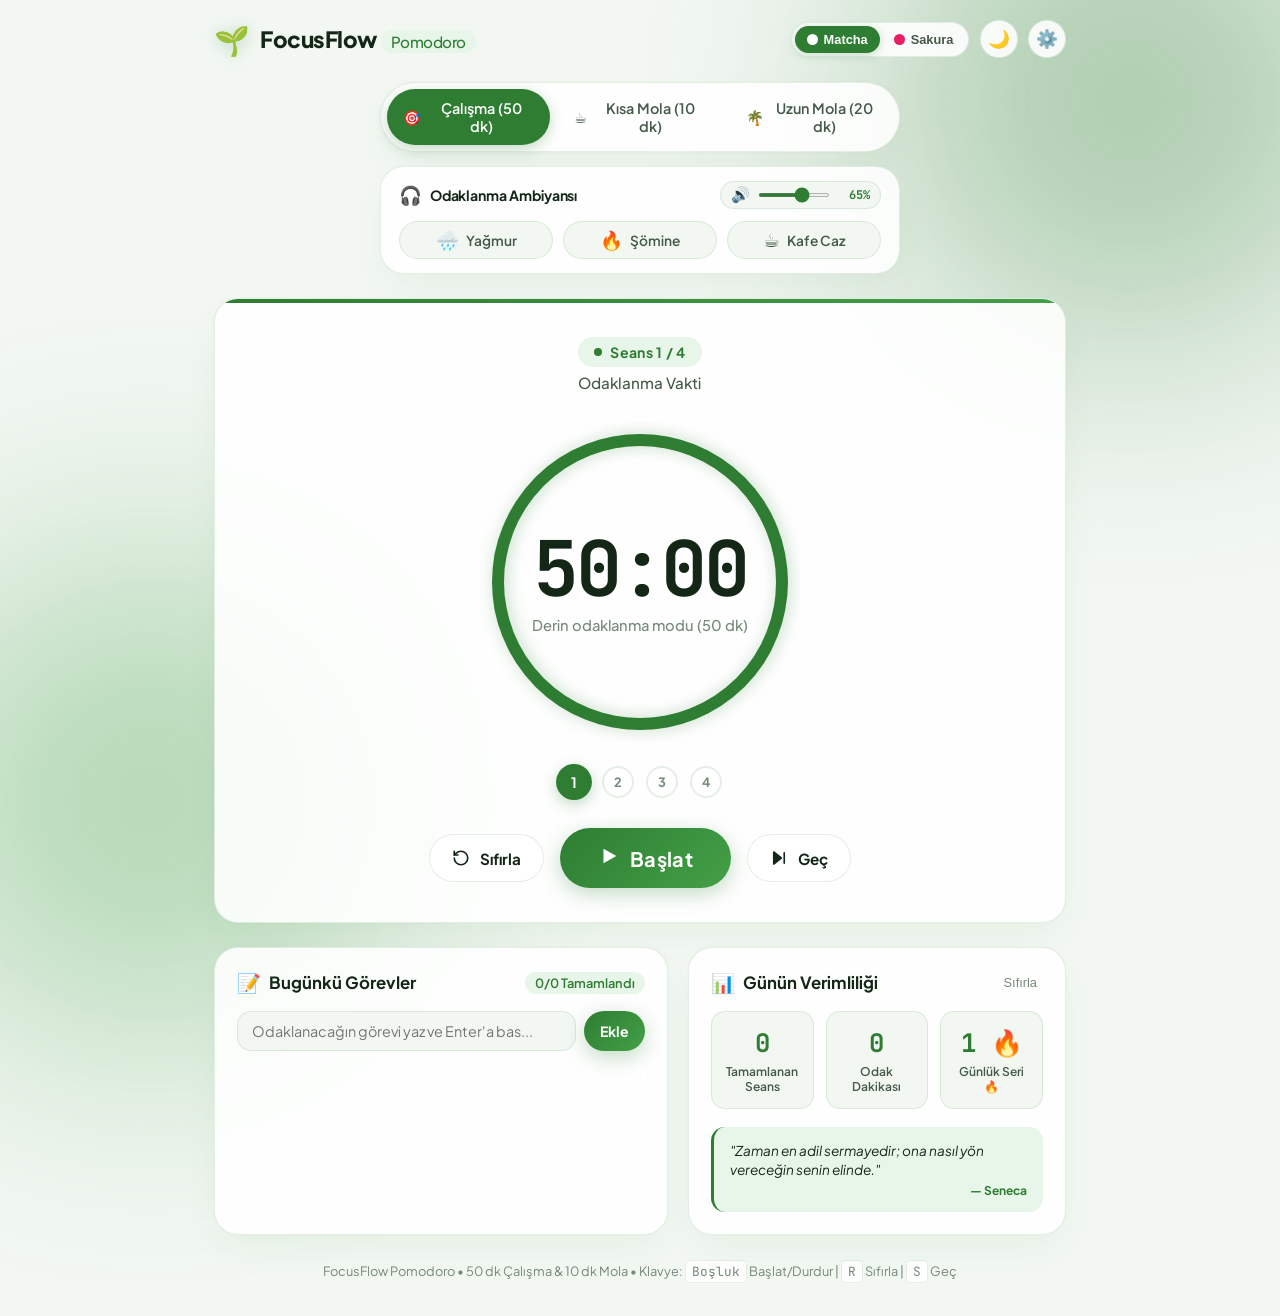
==== commit bb4aad18: "deploy: Bump asset versions to v2.1 and trigger Vercel deploy" ====
--- a/index.html
+++ b/index.html
@@ -42,7 +42,7 @@
   <link rel="preconnect" href="https://fonts.googleapis.com">
   <link rel="preconnect" href="https://fonts.gstatic.com" crossorigin>
   <link href="https://fonts.googleapis.com/css2?family=Plus+Jakarta+Sans:wght@300;400;500;600;700;800&family=JetBrains+Mono:wght@500;700&display=swap" rel="stylesheet">
-  <link rel="stylesheet" href="style.css">
+  <link rel="stylesheet" href="style.css?v=2.1">
   <link rel="icon" href="data:image/svg+xml,<svg xmlns=%22http://www.w3.org/2000/svg%22 viewBox=%220 0 100 100%22><text y=%22.9em%22 font-size=%2290%22>🌱</text></svg>">
 </head>
 <body>
@@ -445,7 +445,7 @@
   </div>
 
   <!-- Scripts -->
-  <script src="audio.js"></script>
-  <script src="app.js"></script>
+  <script src="audio.js?v=2.1"></script>
+  <script src="app.js?v=2.1"></script>
 </body>
 </html>
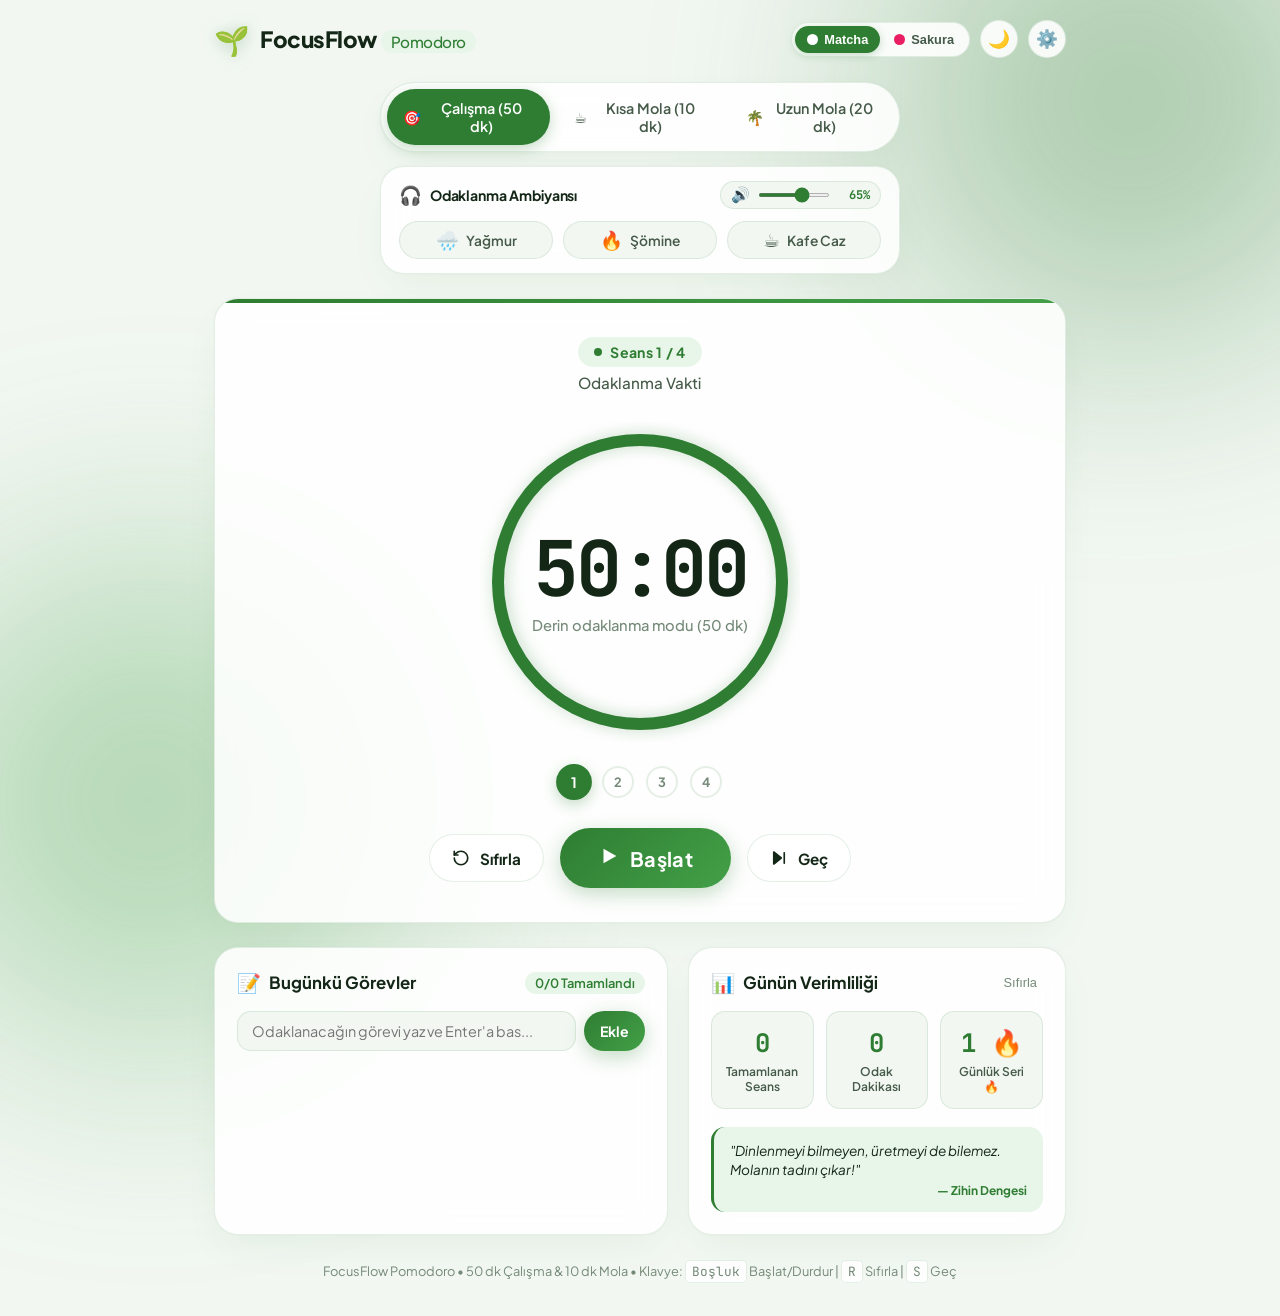
==== commit 353d9f87: "feat: Add mobile background audio playback via MediaSession API and integrate Vercel Web Analytics" ====
--- a/index.html
+++ b/index.html
@@ -42,10 +42,16 @@
   <link rel="preconnect" href="https://fonts.googleapis.com">
   <link rel="preconnect" href="https://fonts.gstatic.com" crossorigin>
   <link href="https://fonts.googleapis.com/css2?family=Plus+Jakarta+Sans:wght@300;400;500;600;700;800&family=JetBrains+Mono:wght@500;700&display=swap" rel="stylesheet">
-  <link rel="stylesheet" href="style.css?v=2.1">
+  <link rel="stylesheet" href="style.css?v=2.2">
   <link rel="icon" href="data:image/svg+xml,<svg xmlns=%22http://www.w3.org/2000/svg%22 viewBox=%220 0 100 100%22><text y=%22.9em%22 font-size=%2290%22>🌱</text></svg>">
+  <link rel="apple-touch-icon" href="icons/icon-192.png">
+
+  <!-- Vercel Web Analytics -->
+  <script defer src="/_vercel/insights/script.js"></script>
 </head>
 <body>
+  <!-- Mobile Background Audio Pool -->
+  <div id="audio-pool" style="position:fixed;bottom:0;left:0;width:0;height:0;opacity:0;pointer-events:none;z-index:-999;" aria-hidden="true"></div>
   <!-- Canvas for Celebration & Confetti -->
   <canvas id="confetti-canvas"></canvas>
 
@@ -445,7 +451,7 @@
   </div>
 
   <!-- Scripts -->
-  <script src="audio.js?v=2.1"></script>
-  <script src="app.js?v=2.1"></script>
+  <script src="audio.js?v=2.2"></script>
+  <script src="app.js?v=2.2"></script>
 </body>
 </html>
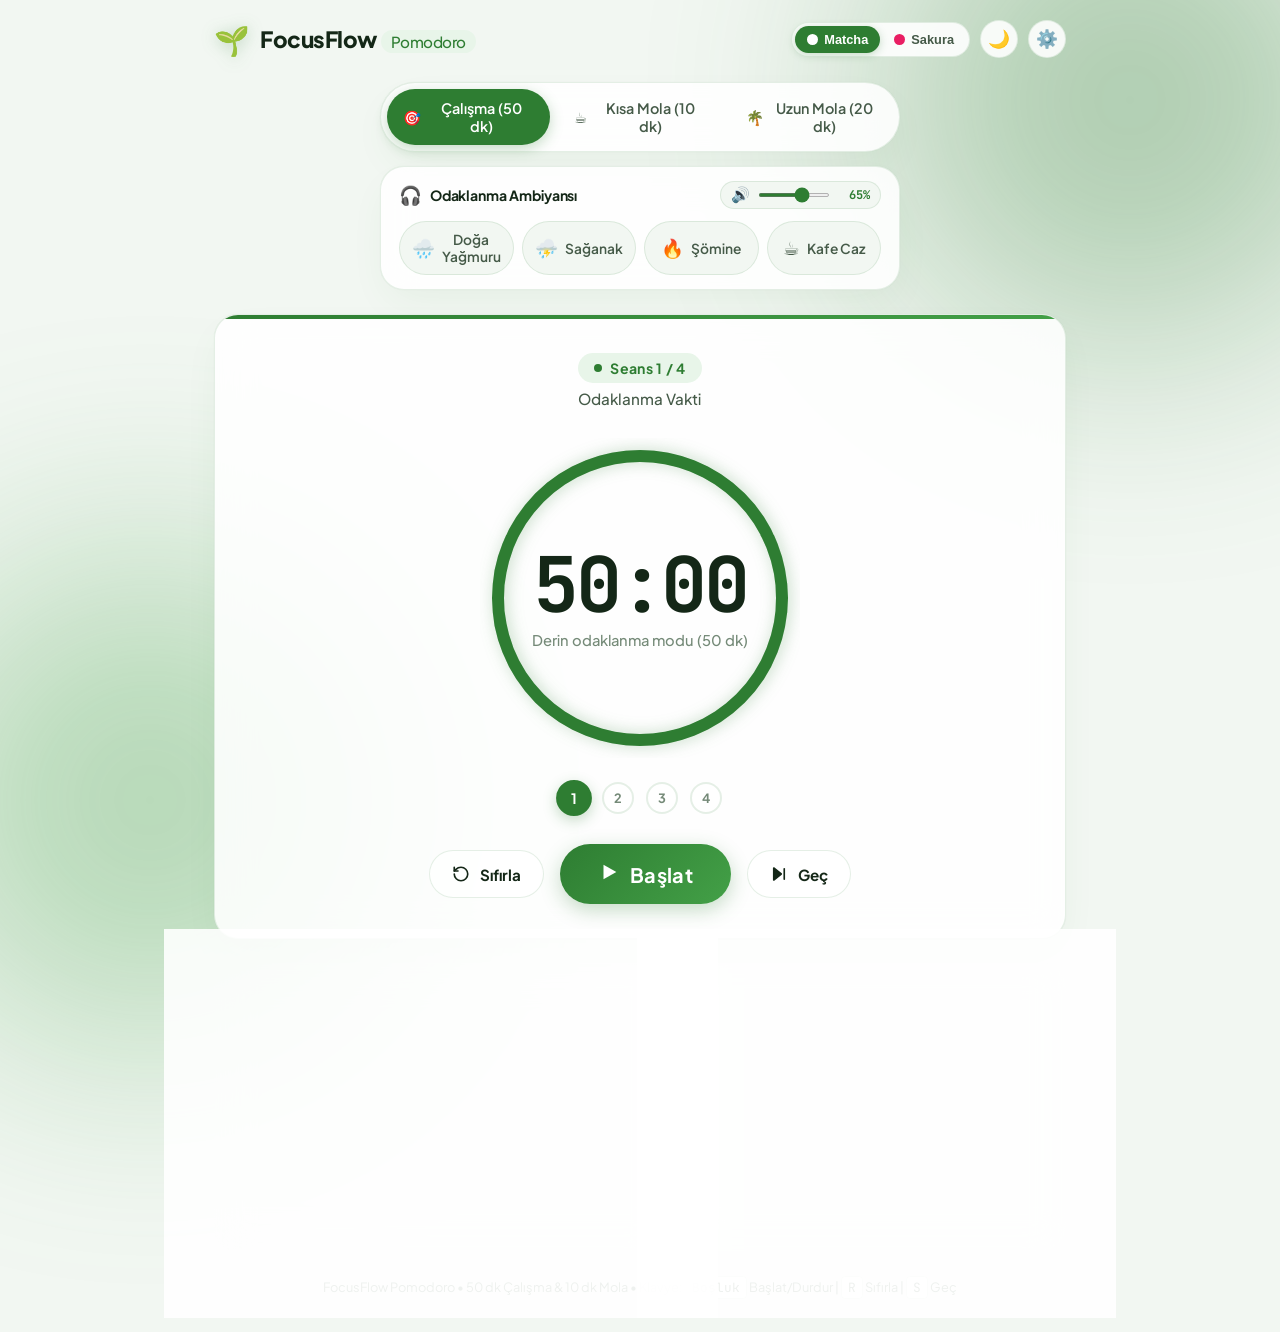
==== commit 1d1e94d7: "feat: Add back beloved nature rain sound alongside heavy rain, fireplace, and cafe jazz" ====
--- a/index.html
+++ b/index.html
@@ -42,7 +42,7 @@
   <link rel="preconnect" href="https://fonts.googleapis.com">
   <link rel="preconnect" href="https://fonts.gstatic.com" crossorigin>
   <link href="https://fonts.googleapis.com/css2?family=Plus+Jakarta+Sans:wght@300;400;500;600;700;800&family=JetBrains+Mono:wght@500;700&display=swap" rel="stylesheet">
-  <link rel="stylesheet" href="style.css?v=2.2">
+  <link rel="stylesheet" href="style.css?v=2.3">
   <link rel="icon" href="data:image/svg+xml,<svg xmlns=%22http://www.w3.org/2000/svg%22 viewBox=%220 0 100 100%22><text y=%22.9em%22 font-size=%2290%22>🌱</text></svg>">
   <link rel="apple-touch-icon" href="icons/icon-192.png">
 
@@ -127,9 +127,15 @@
         </div>
 
         <div class="ambience-chips">
-          <button id="sound-rain-btn" class="ambience-chip" data-sound="rain" title="Yağmur Sesi Aç/Kapat">
+          <button id="sound-natureRain-btn" class="ambience-chip" data-sound="natureRain" title="Orijinal Doğa Yağmuru (Damlalı) Aç/Kapat">
             <span class="chip-icon">🌧️</span>
-            <span class="chip-name">Yağmur</span>
+            <span class="chip-name">Doğa Yağmuru</span>
+            <span class="sound-wave"><span></span><span></span><span></span></span>
+          </button>
+
+          <button id="sound-rain-btn" class="ambience-chip" data-sound="rain" title="Sağanak Yağmur Aç/Kapat">
+            <span class="chip-icon">⛈️</span>
+            <span class="chip-name">Sağanak</span>
             <span class="sound-wave"><span></span><span></span><span></span></span>
           </button>
 
@@ -451,7 +457,7 @@
   </div>
 
   <!-- Scripts -->
-  <script src="audio.js?v=2.2"></script>
-  <script src="app.js?v=2.2"></script>
+  <script src="audio.js?v=2.3"></script>
+  <script src="app.js?v=2.3"></script>
 </body>
 </html>
--- a/style.css
+++ b/style.css
@@ -322,8 +322,8 @@
 
 .ambience-chips {
   display: grid;
-  grid-template-columns: repeat(3, 1fr);
-  gap: 10px;
+  grid-template-columns: repeat(4, 1fr);
+  gap: 8px;
 }
 
 .ambience-chip {
@@ -1534,6 +1534,7 @@
   }
 
   .ambience-chips {
+    grid-template-columns: repeat(2, 1fr);
     gap: 8px;
   }
 
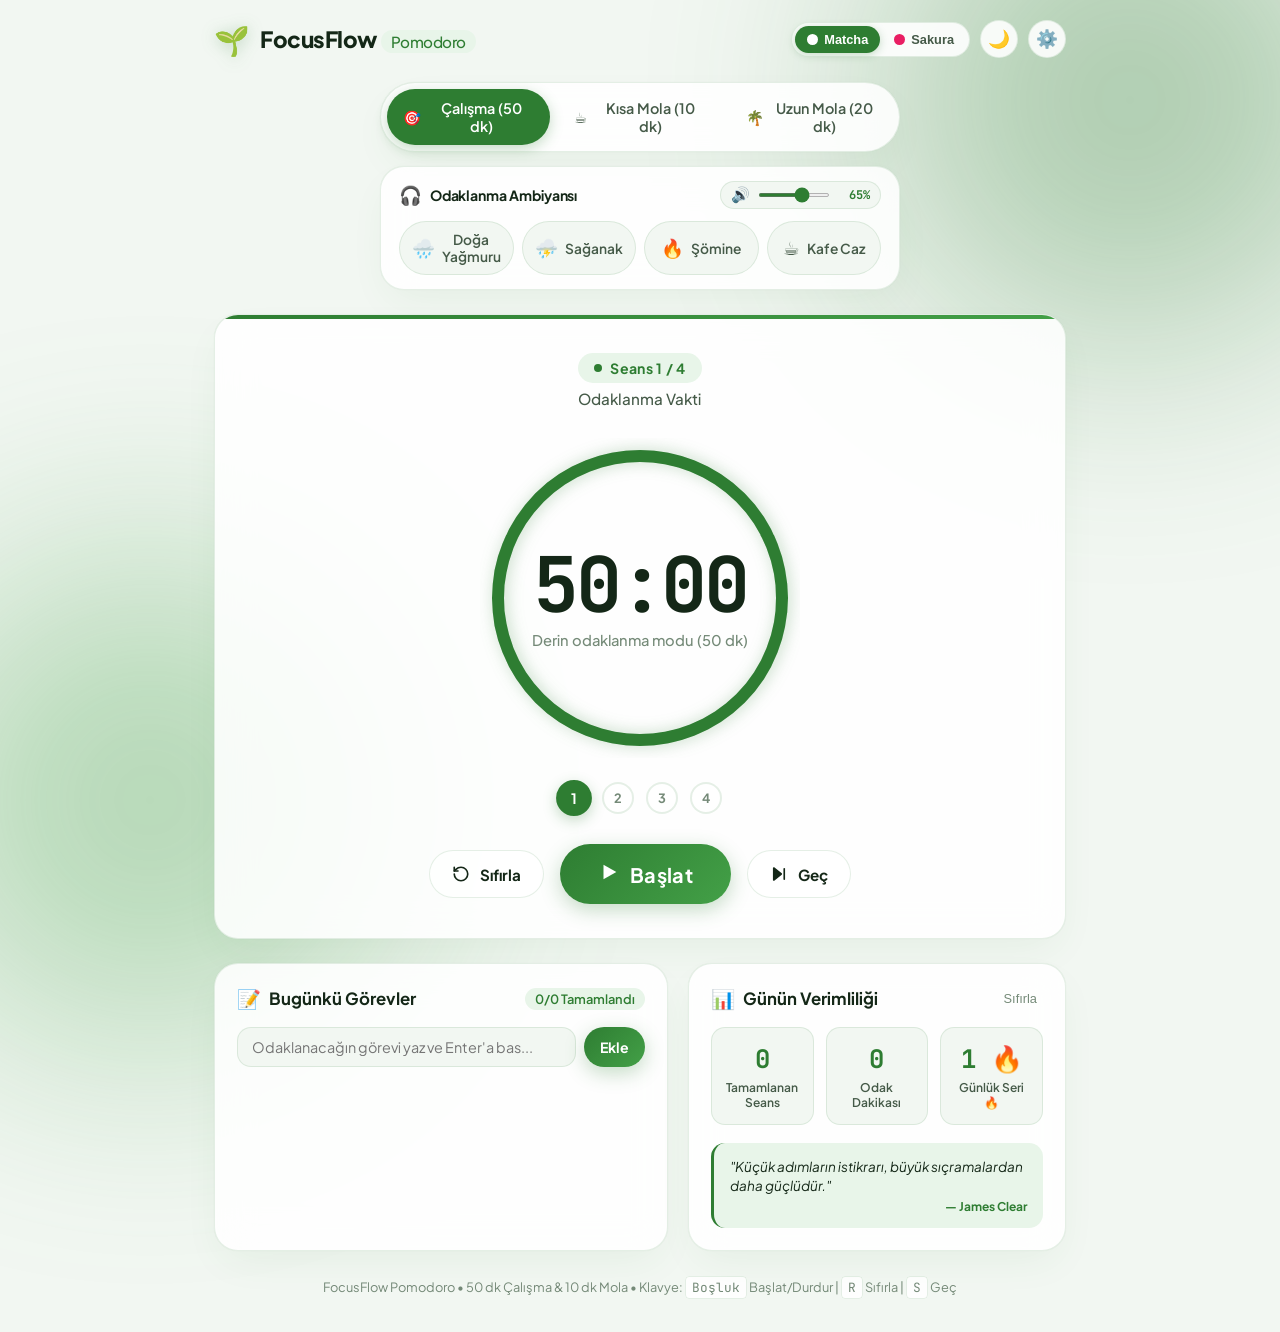
==== commit 7fd5d270: "fix: Direct pause on mobile stop and universal mute at 0% volume" ====
--- a/index.html
+++ b/index.html
@@ -42,7 +42,7 @@
   <link rel="preconnect" href="https://fonts.googleapis.com">
   <link rel="preconnect" href="https://fonts.gstatic.com" crossorigin>
   <link href="https://fonts.googleapis.com/css2?family=Plus+Jakarta+Sans:wght@300;400;500;600;700;800&family=JetBrains+Mono:wght@500;700&display=swap" rel="stylesheet">
-  <link rel="stylesheet" href="style.css?v=2.3">
+  <link rel="stylesheet" href="style.css?v=2.4">
   <link rel="icon" href="data:image/svg+xml,<svg xmlns=%22http://www.w3.org/2000/svg%22 viewBox=%220 0 100 100%22><text y=%22.9em%22 font-size=%2290%22>🌱</text></svg>">
   <link rel="apple-touch-icon" href="icons/icon-192.png">
 
@@ -457,7 +457,7 @@
   </div>
 
   <!-- Scripts -->
-  <script src="audio.js?v=2.3"></script>
-  <script src="app.js?v=2.3"></script>
+  <script src="audio.js?v=2.4"></script>
+  <script src="app.js?v=2.4"></script>
 </body>
 </html>
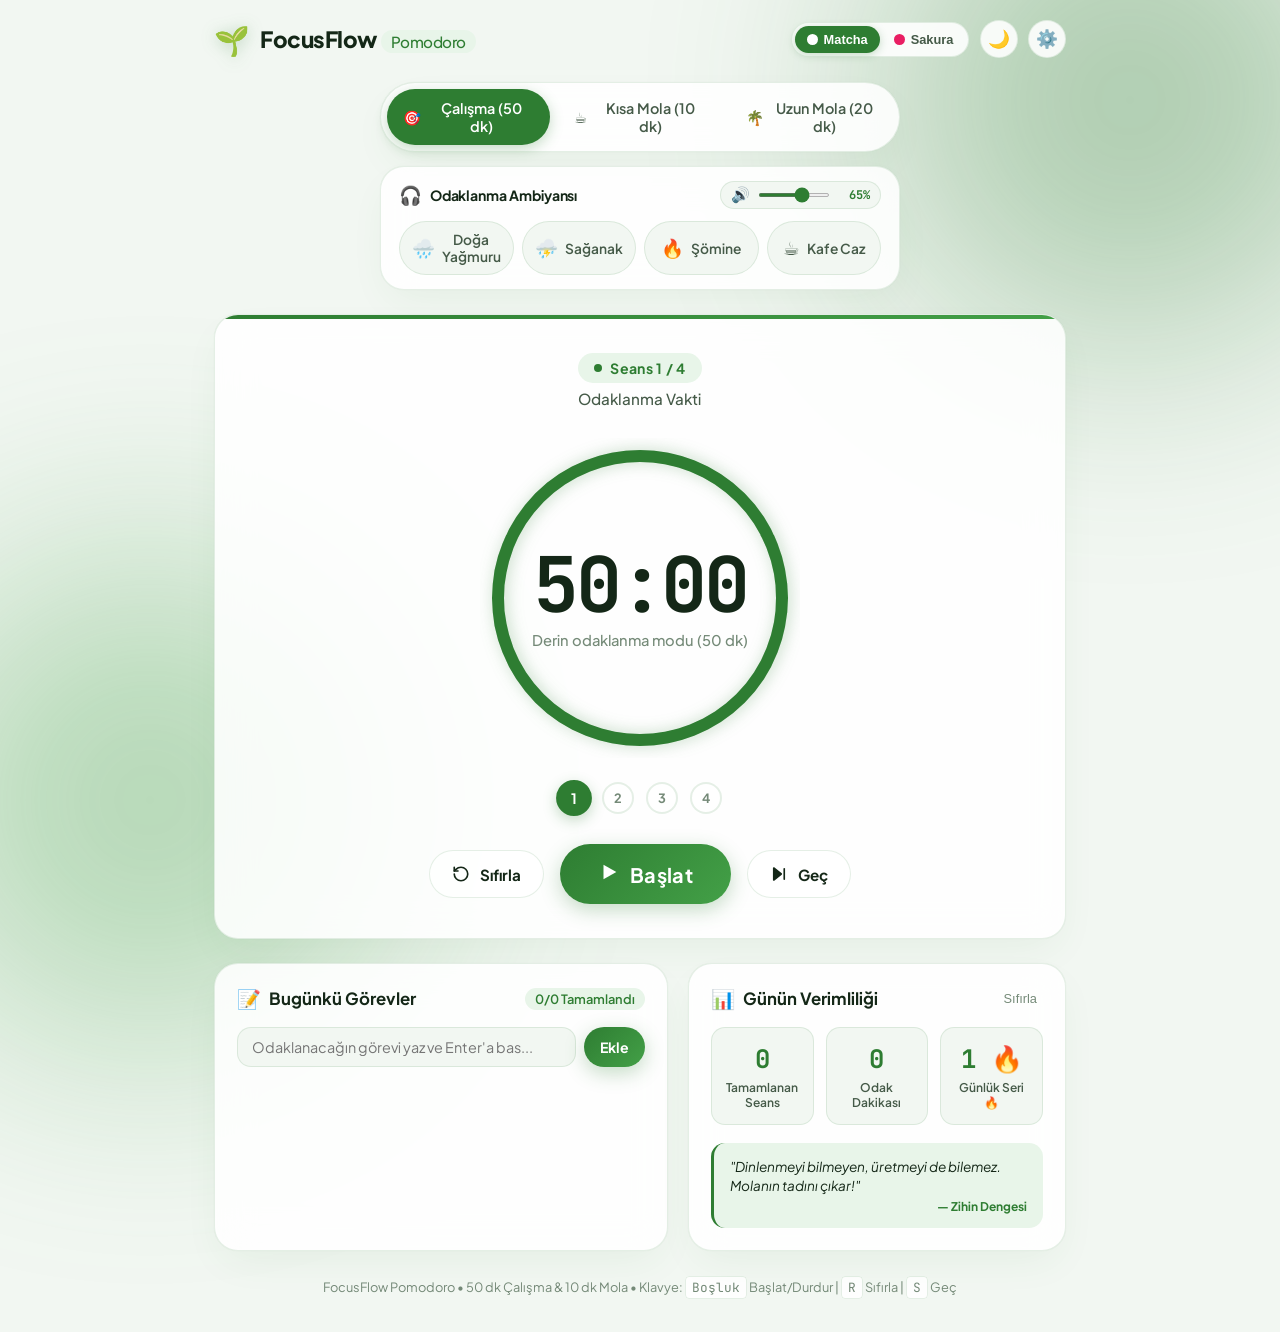
==== commit e52e0e26: "feat: Add window.va analytics queue initializer for Vercel Web Analytics" ====
--- a/index.html
+++ b/index.html
@@ -47,6 +47,9 @@
   <link rel="apple-touch-icon" href="icons/icon-192.png">
 
   <!-- Vercel Web Analytics -->
+  <script>
+    window.va = window.va || function () { (window.vaq = window.vaq || []).push(arguments); };
+  </script>
   <script defer src="/_vercel/insights/script.js"></script>
 </head>
 <body>
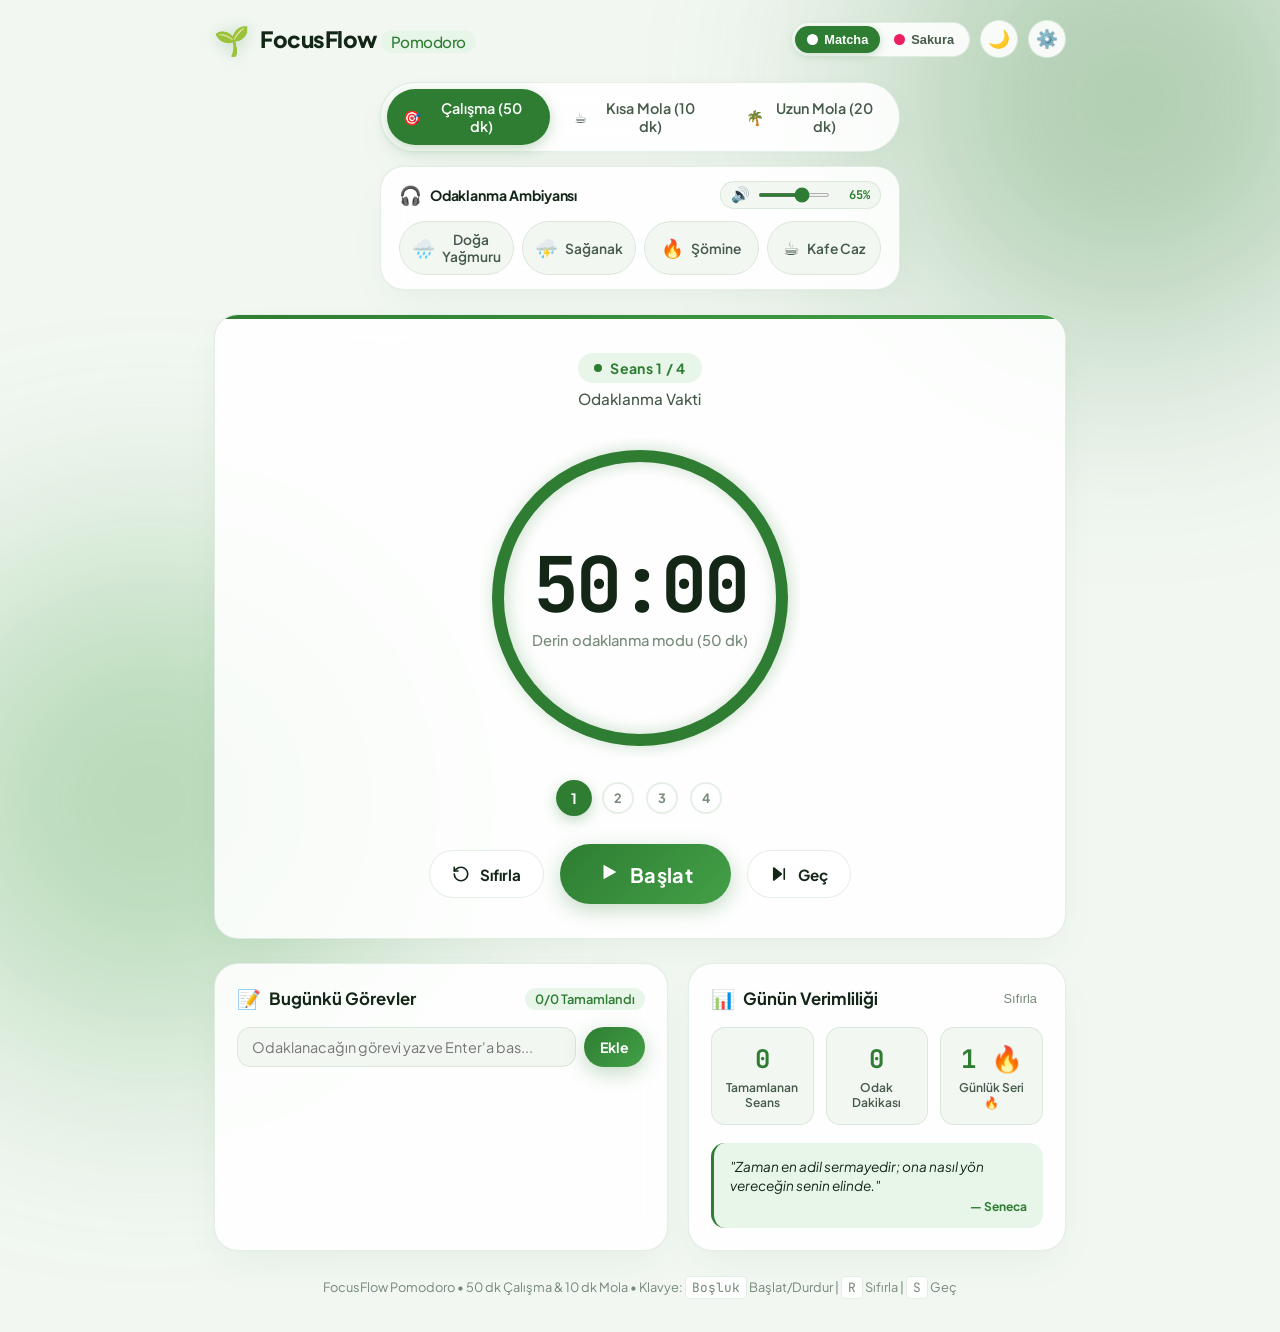
==== commit c554d0b0: "perf: Optimize fireplace audio size to 2.6MB and implement on-demand loading for instant iPad playba" ====
--- a/index.html
+++ b/index.html
@@ -42,7 +42,7 @@
   <link rel="preconnect" href="https://fonts.googleapis.com">
   <link rel="preconnect" href="https://fonts.gstatic.com" crossorigin>
   <link href="https://fonts.googleapis.com/css2?family=Plus+Jakarta+Sans:wght@300;400;500;600;700;800&family=JetBrains+Mono:wght@500;700&display=swap" rel="stylesheet">
-  <link rel="stylesheet" href="style.css?v=2.4">
+  <link rel="stylesheet" href="style.css?v=2.5">
   <link rel="icon" href="data:image/svg+xml,<svg xmlns=%22http://www.w3.org/2000/svg%22 viewBox=%220 0 100 100%22><text y=%22.9em%22 font-size=%2290%22>🌱</text></svg>">
   <link rel="apple-touch-icon" href="icons/icon-192.png">
 
@@ -460,7 +460,7 @@
   </div>
 
   <!-- Scripts -->
-  <script src="audio.js?v=2.4"></script>
-  <script src="app.js?v=2.4"></script>
+  <script src="audio.js?v=2.5"></script>
+  <script src="app.js?v=2.5"></script>
 </body>
 </html>
--- a/style.css
+++ b/style.css
@@ -356,6 +356,24 @@
   transform: scale(0.97);
 }
 
+/* Buffering & Loading feedback */
+.ambience-chip.loading {
+  opacity: 0.8;
+  animation: pulseChipLoading 1.1s ease-in-out infinite;
+  border-color: var(--accent-primary);
+}
+
+@keyframes pulseChipLoading {
+  0%, 100% {
+    opacity: 0.65;
+    transform: scale(0.98);
+  }
+  50% {
+    opacity: 1;
+    transform: scale(1.01);
+  }
+}
+
 .chip-icon {
   font-size: 1.15rem;
   line-height: 1;
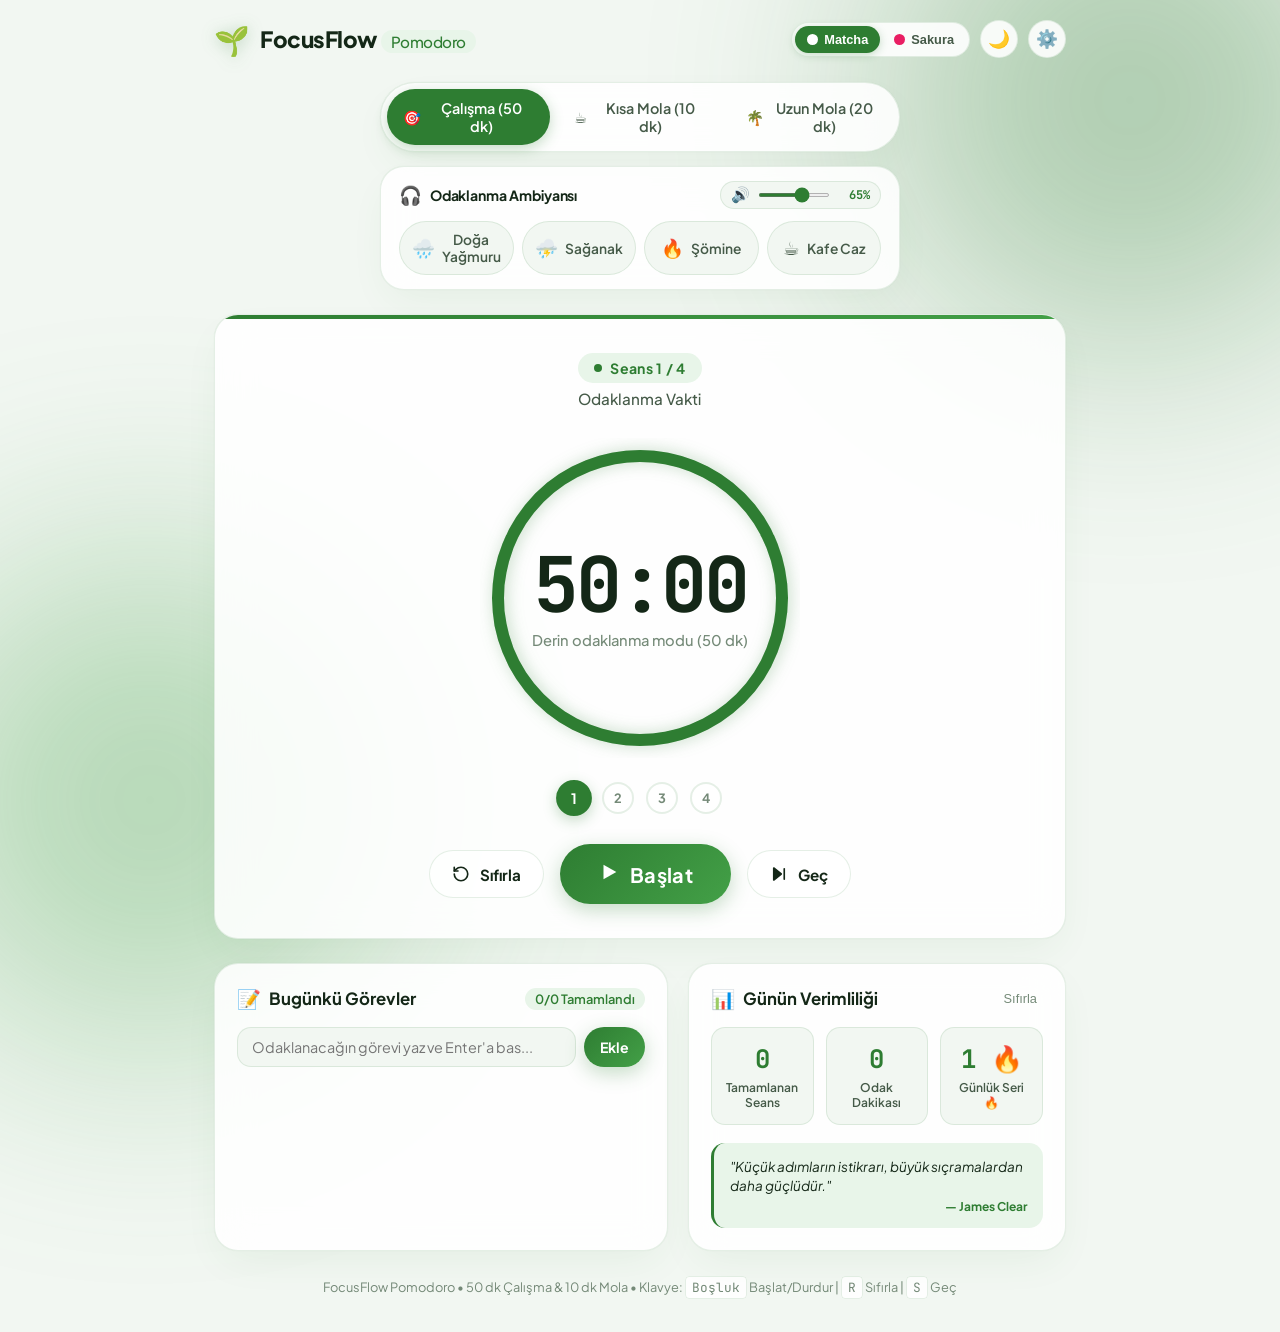
==== commit 3c230864: "perf: Optimize all ambient audio tracks to ~2MB for instant mobile/iPad streaming" ====
--- a/index.html
+++ b/index.html
@@ -42,7 +42,7 @@
   <link rel="preconnect" href="https://fonts.googleapis.com">
   <link rel="preconnect" href="https://fonts.gstatic.com" crossorigin>
   <link href="https://fonts.googleapis.com/css2?family=Plus+Jakarta+Sans:wght@300;400;500;600;700;800&family=JetBrains+Mono:wght@500;700&display=swap" rel="stylesheet">
-  <link rel="stylesheet" href="style.css?v=2.5">
+  <link rel="stylesheet" href="style.css?v=2.6">
   <link rel="icon" href="data:image/svg+xml,<svg xmlns=%22http://www.w3.org/2000/svg%22 viewBox=%220 0 100 100%22><text y=%22.9em%22 font-size=%2290%22>🌱</text></svg>">
   <link rel="apple-touch-icon" href="icons/icon-192.png">
 
@@ -460,7 +460,7 @@
   </div>
 
   <!-- Scripts -->
-  <script src="audio.js?v=2.5"></script>
-  <script src="app.js?v=2.5"></script>
+  <script src="audio.js?v=2.6"></script>
+  <script src="app.js?v=2.6"></script>
 </body>
 </html>
